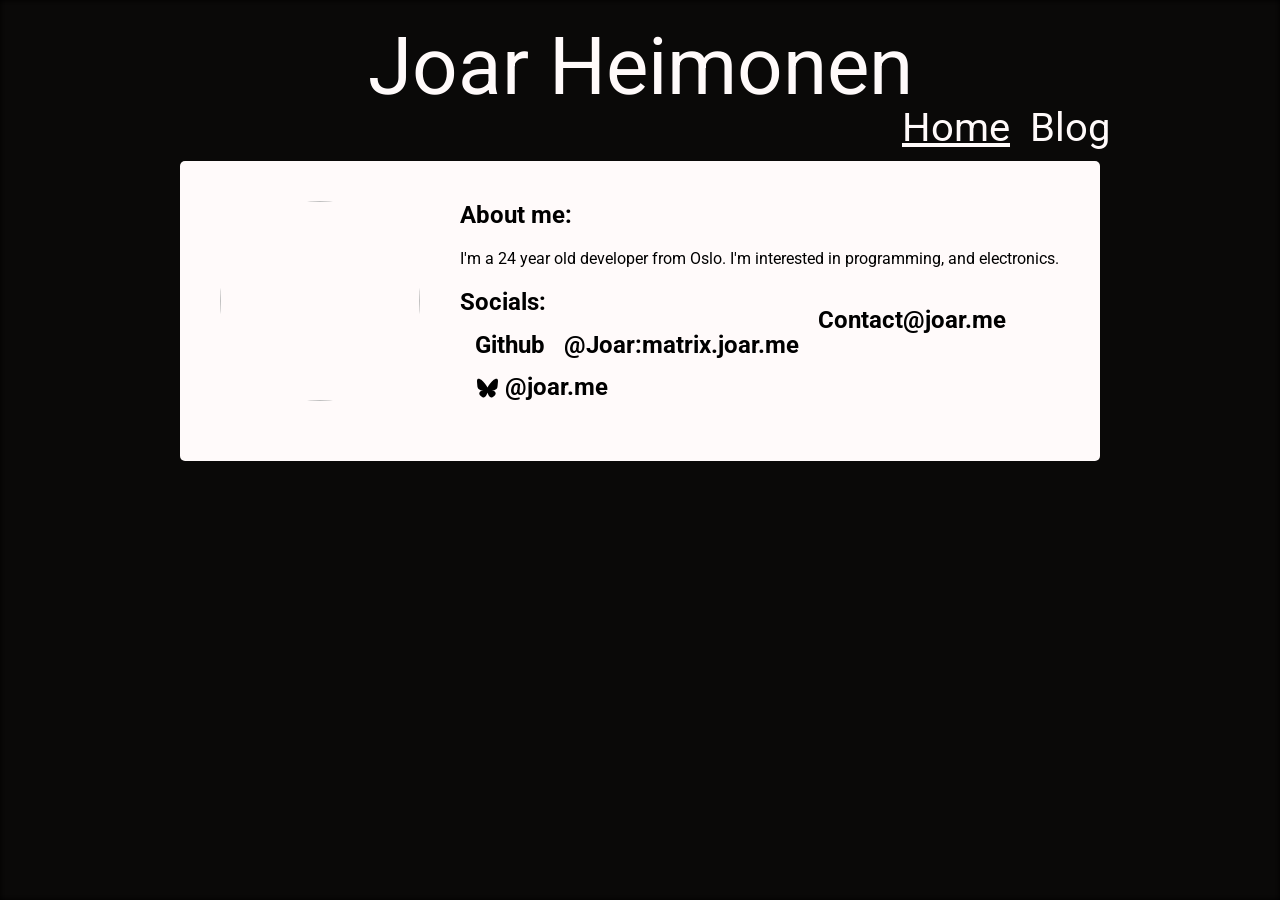
==== index.html @ 66c77138 "feat: added bluesky logo" ====
<!--
    Shitty portfolio website V2
-->
<!DOCTYPE html>
<html>
    <head>
        <link rel="stylesheet" href="https://cdn.jsdelivr.net/npm/fork-awesome@1.2.0/css/fork-awesome.min.css" integrity="sha256-XoaMnoYC5TH6/+ihMEnospgm0J1PM/nioxbOUdnM8HY=" crossorigin="anonymous">

        <link rel="icon" type="image/png" href="favicon.png"/>
        <link rel="stylesheet" href="style.css"/>
        <script src="background.js"></script>
        <script src="timeline.js"></script>
        <script src="onload.js"></script>
        <title>Joar Heimonen</title>
    </head>
    <body>

        <div id="canvas-container">
            <canvas 
                id="canvas"
                width="3840"
                height="2160"
            ></canvas>
        </div>

        <div class="center">
            <div class="card">
                <div class="card-title">
                    <center>
                        Joar Heimonen
                    </center>
                </div>
                <div class="card-navbar">
                    <div class="navbar-item selected">
                        <a href="index.html">
                            Home
                        </a>
                    </div>
                    <div class="navbar-item">
                        <a href="blog.html">
                            Blog
                        </a>
                    </div>
                </div>
                <div class="card-content">
                    <img src="https://avatars.githubusercontent.com/u/24755365?v=4" alt="" class="round-image inline">
                    <div class="inline infobox">
                        <p>
                            <h2>About me:</h2>
                        </p>
                        <p>
                            I'm a 24 year old developer from Oslo. I'm interested in programming, and electronics.
                        </p>
                        <p>
                            <h2>Socials:</h2>
                            <div class="social inline">
                                <a href="https://github.com/Slenderman00">
                                    <h2>
                                        <i class="fa fa-github" aria-hidden="true"></i> <element id="github">Github</element>
                                    </h2>
                                </a>
                            </div>
                            <div class="social inline">
                                <a href="https://matrix.to/#/@joar:matrix.joar.me">
                                    <h2>
                                        <i class="fa fa-matrix-org" aria-hidden="true"></i>
                                        <element id="matrix">@Joar:matrix.joar.me</element>
                                    </h2>
                                </a>
                            </div>
                            <div class="social-bottom inline">
                                <a href="mailto://contact@joar.me">
                                    <h2>
                                        <i class="fa fa-envelope" aria-hidden="true"></i> Contact@joar.me
                                    </h2>
                                </a>
                            </div>
                            <div class="social-bottom inline">
                                <a href="https://bsky.app/profile/joar.me">
                                    <h2>
                                        <i class="bluesky"></i> @joar.me
                                    </h2>
                                </a>
                            </div>
                        </p>
                        
                    </div>
                </div>
                <div id="index-container">
                </div>
            </div>
        </div>
        <div id="timeline">
        </div>
    </body>
</html>
---- style.css ----
@import url('https://fonts.googleapis.com/css2?family=Roboto:wght@700&display=swap');

html {
    -webkit-text-size-adjust: none;
    -moz-text-size-adjust: none;
    -ms-text-size-adjust: none;
    text-size-adjust: none;
}

body {
    margin: 0;
    padding: 0;
    background-color: black;
    font-size: 16px;
}

#canvas {
    width: 100%;
    height: 100%;
    overflow-y: hidden;
    overflow-x: hidden;
    background-color: #0A0908;
    filter: blur(3px);
    position: fixed;
}

.center {
    position: absolute;
    top: 0px;
    left: 50%;
    transform: translate(-50%, 0%);
}

.card {
    z-index: -1;
    width: 960px;
    height: 100%;
    color: #FFFAFA;
    border-radius: 4px;
    overflow: hidden;
    position: relative;
    font-family: 'Roboto', sans-serif;
    margin-bottom: 300px;
}

.card .card-title {
    position: relative;
    top: 20px;
    width: 100%;
    font-size: 80px;
    user-select: none;
}

.card .card-content {
    display: flex;
    color: black;
    background-color: #FFFAFA;
    margin: 20px;
    padding: 20px;
    border-radius: 5px;
}

.card .card-content .inline {
    display: inline-block;
}

.card .card-navbar {
    display: flex;
    justify-content: right;
}

.card .card-navbar .navbar-item {
    position: relative;
    top: 10px;
    display: inline-block;
    margin-left: 10px;
    margin-right: 10px;
    font-size: 40px;
    padding: 0px!important;
}

.card .card-navbar .selected a {
    text-decoration: underline!important;
}

.card .card-navbar .navbar-item a {
    color: #FFFAFA!important;
}

.card .infobox {
    width: 600px;
    height: 260px;
    margin: auto;
}

.round-image {
    border-radius: 50%;
    width: 200px;
    height: 200px;
    margin: 20px;
}

#timeline {
    background-color: #0000005b;
    overflow-x: hidden;
    width: 100vw;
    white-space: nowrap;
    position: fixed;
    bottom:  0px;
    left: 50%;
    transform: translate(-50%, 0px);
}

.index-item {
    color: black;
    background-color: #FFFAFA;
    margin: 20px;
    padding: 20px;
    border-radius: 5px;
}

.blog-item {
    color: black;
    background-color: #FFFAFA;
    /*max-height: 80px;*/
    height: 80px;
    margin: 20px;
    padding: 20px;
    border-radius: 5px;
    overflow: hidden;
}

.blog-item .underline {
    text-decoration: underline;
}

.blog-item .italic {
    font-style: italic;
}

.blog-item .bold {
    text-shadow: 0.5px 0.5px 0.5px #000000;
}

.blog-item .code {
    padding: 10px;
    border-radius: 5px;
    background-color: #d4d4d4;
    font-family: 'Roboto Mono', monospace;
}

.blog-item.expanded {
    overflow-y: scroll;
    height: auto;
    /*max-height: 90vh!important;*/
}

.blog-item.hoverable:hover {
    cursor: pointer!important;
    border-left: 5px solid #0a0908!important;
    border-right: 5px solid #0a0908!important;
    background-color: #fffafad7!important;
}

.index-item:hover {
    cursor: pointer;
    border-left: 5px solid #0a0908!important;
    border-right: 5px solid #0a0908!important;
    background-color: #fffafad7;
}

.index-item-hover {
    cursor: pointer;
    border-left: 5px solid #0a0908!important;
    border-right: 5px solid #0a0908!important;
    background-color: #fffafad7;
}

.index-item-title-and-date {
    display: flex;
    justify-content: space-between;
}

.index-item-title {
    font-size: 23px;
}

.card a {
    color: black;
    text-decoration: none;
}

.card a:hover {
    text-decoration: underline;
}

.social {
    position: relative;
    margin-left: 15px;
    top: -25px;
}

.social-bottom {
    position: relative;
    margin-left: 15px;
    top: -50px;
}

.social:hover {
    cursor: pointer;
}

.index-item-tags {
    margin-top: 10px;
    display: flex;
    flex-wrap: wrap;
}

.index-item-tag {
    background-color: #000000;
    color: #FFFAFA;
    font-size: 12px;
    padding-top: 2px;
    padding-bottom: 2px;
    padding-left: 5px;
    padding-right: 5px;
    margin-right: 5px; 
    border-radius: 5px;
}

@media print {
    #canvas, #canvas * {
        visibility: hidden;
    }

    #timeline, #timeline * {
        visibility: hidden;
    }

    .index-item {
        margin-left: 50px;
        width: 800px;
    }

    .social {
        height: 15px!important;
    }
}

.pdf-button {
    display: flex;
    align-items: center;
    justify-content: flex-start;
    width: 100%;
    padding: 10px;
    background-color: #FFFAFA;
    color: black;
    border: none;
    border-radius: 5px;
    cursor: pointer;
    font-size: 1rem;
    transition: background-color 0.3s ease, border 0.3s ease;
    font-family: 'Roboto', sans-serif;
}

.pdf-button svg {
    margin-right: 12px;
    width: 24px;
    height: 24px;
}

.pdf-button:hover {
    background-color: #000000;
    color: #FFFAFA;
}

.bluesky {
    background-image: url('bluesky-1.svg');
    width: 1em;
    height: 1em;
    display: inline-block;
    color: #000000;
    background-size: contain;
    background-repeat: no-repeat;
    background-position: center;
    vertical-align: middle; 
}
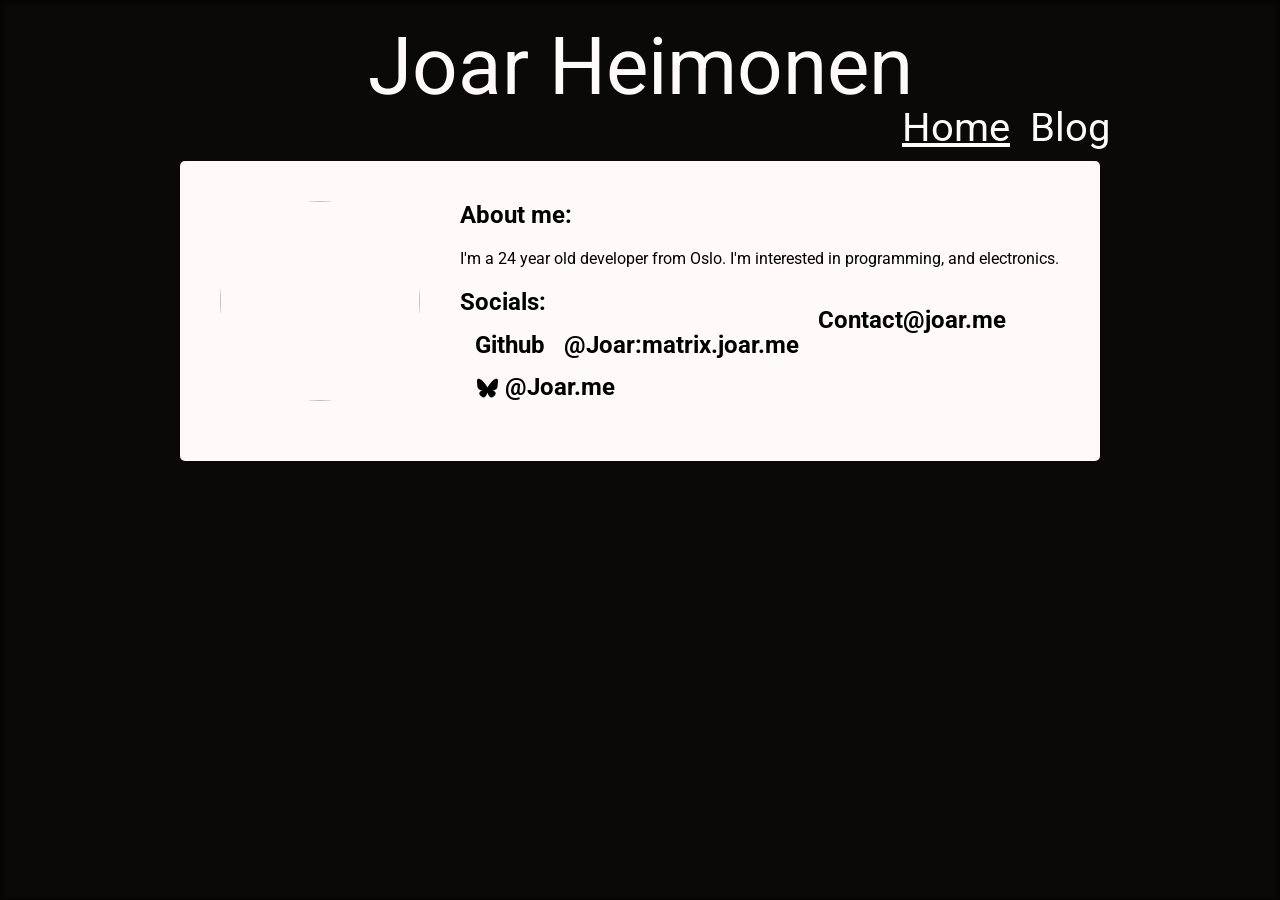
==== commit 38f5600c: "fix: capital J" ====
--- a/index.html
+++ b/index.html
@@ -78,7 +78,7 @@
                             <div class="social-bottom inline">
                                 <a href="https://bsky.app/profile/joar.me">
                                     <h2>
-                                        <i class="bluesky"></i> @joar.me
+                                        <i class="bluesky"></i> @Joar.me
                                     </h2>
                                 </a>
                             </div>
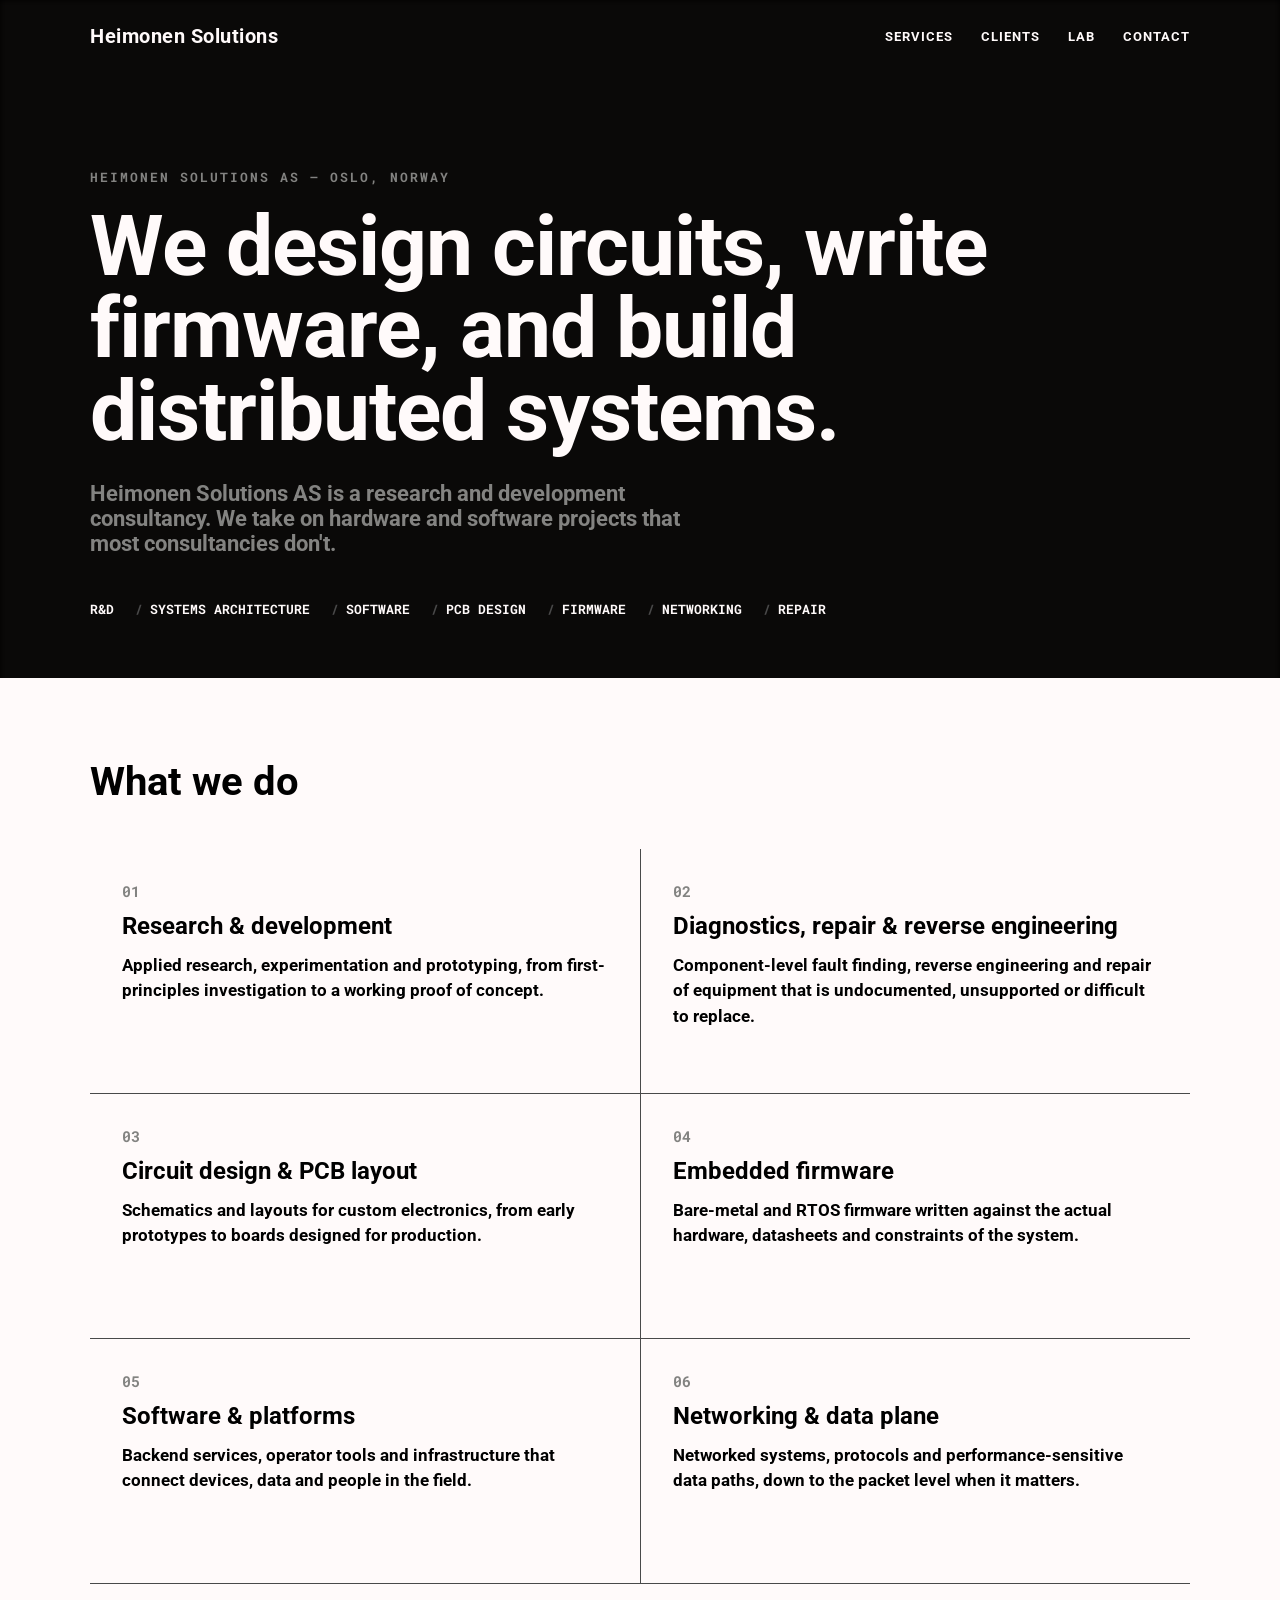
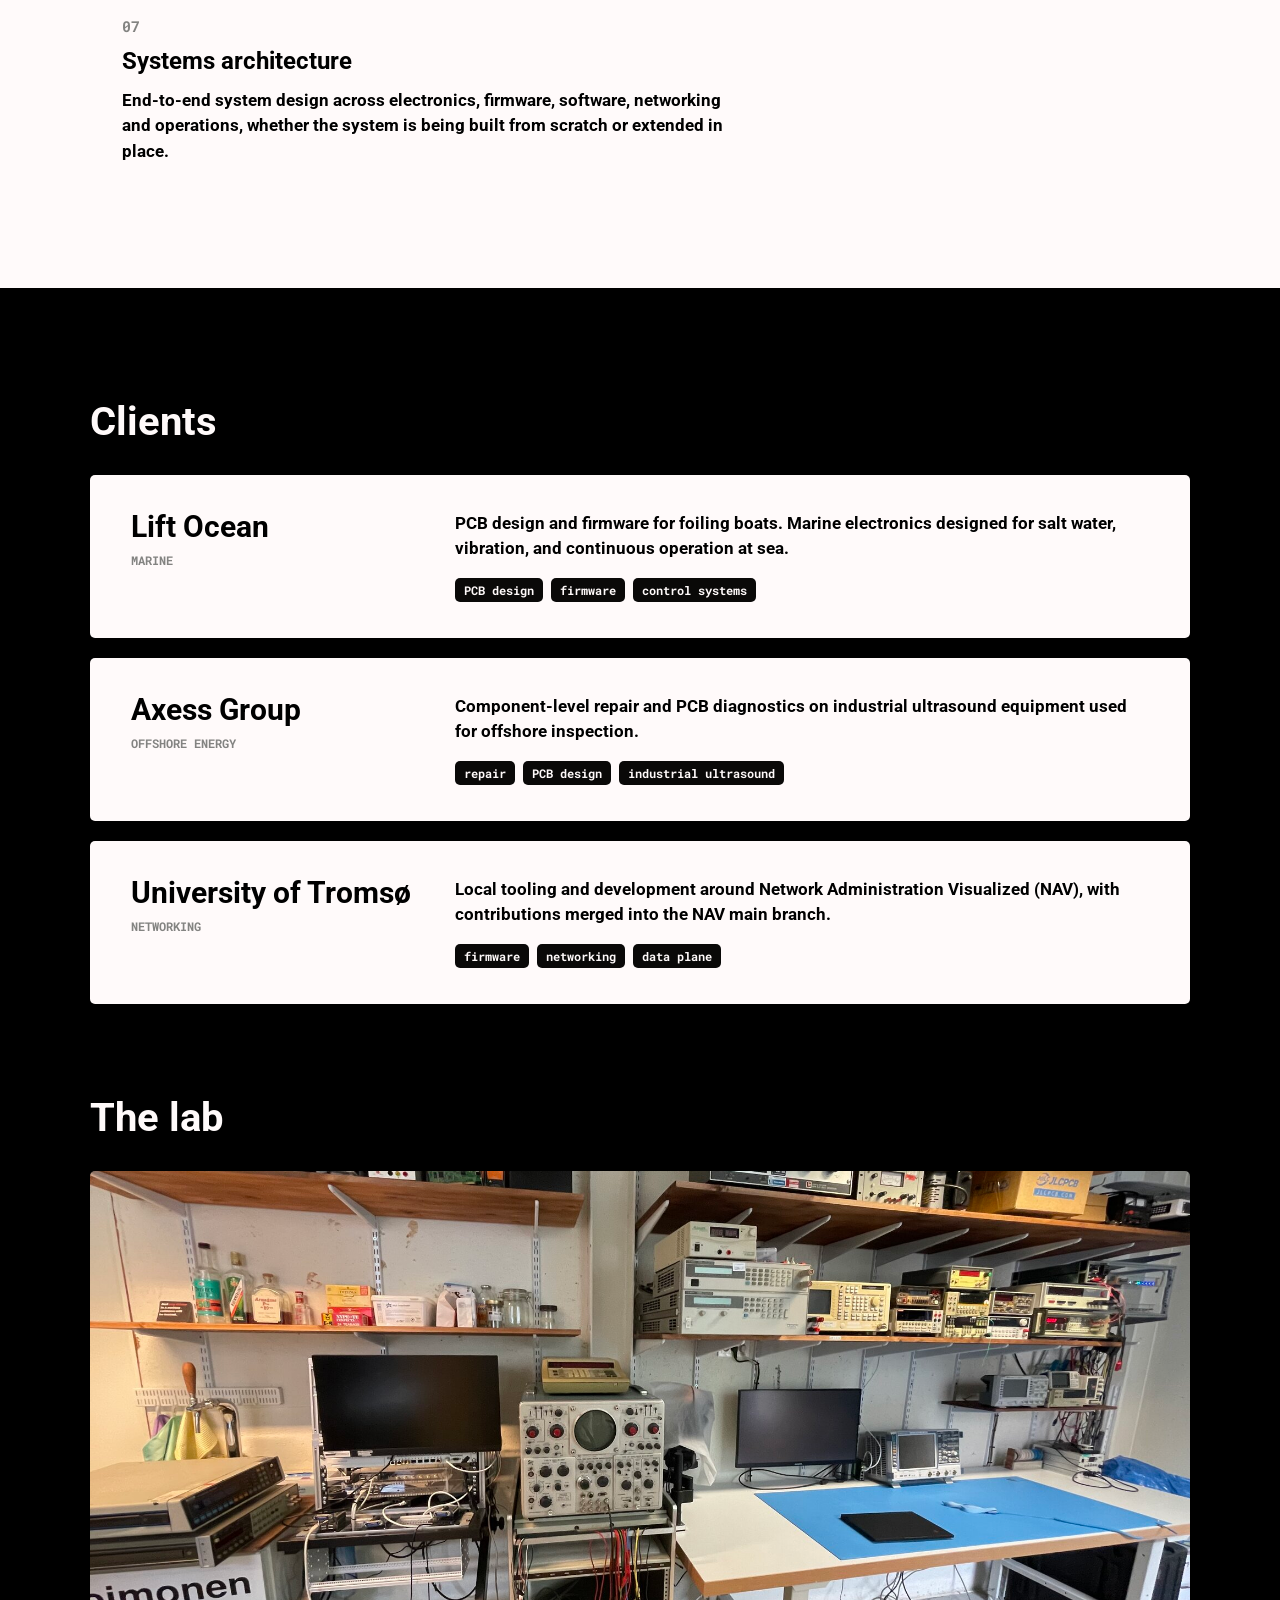
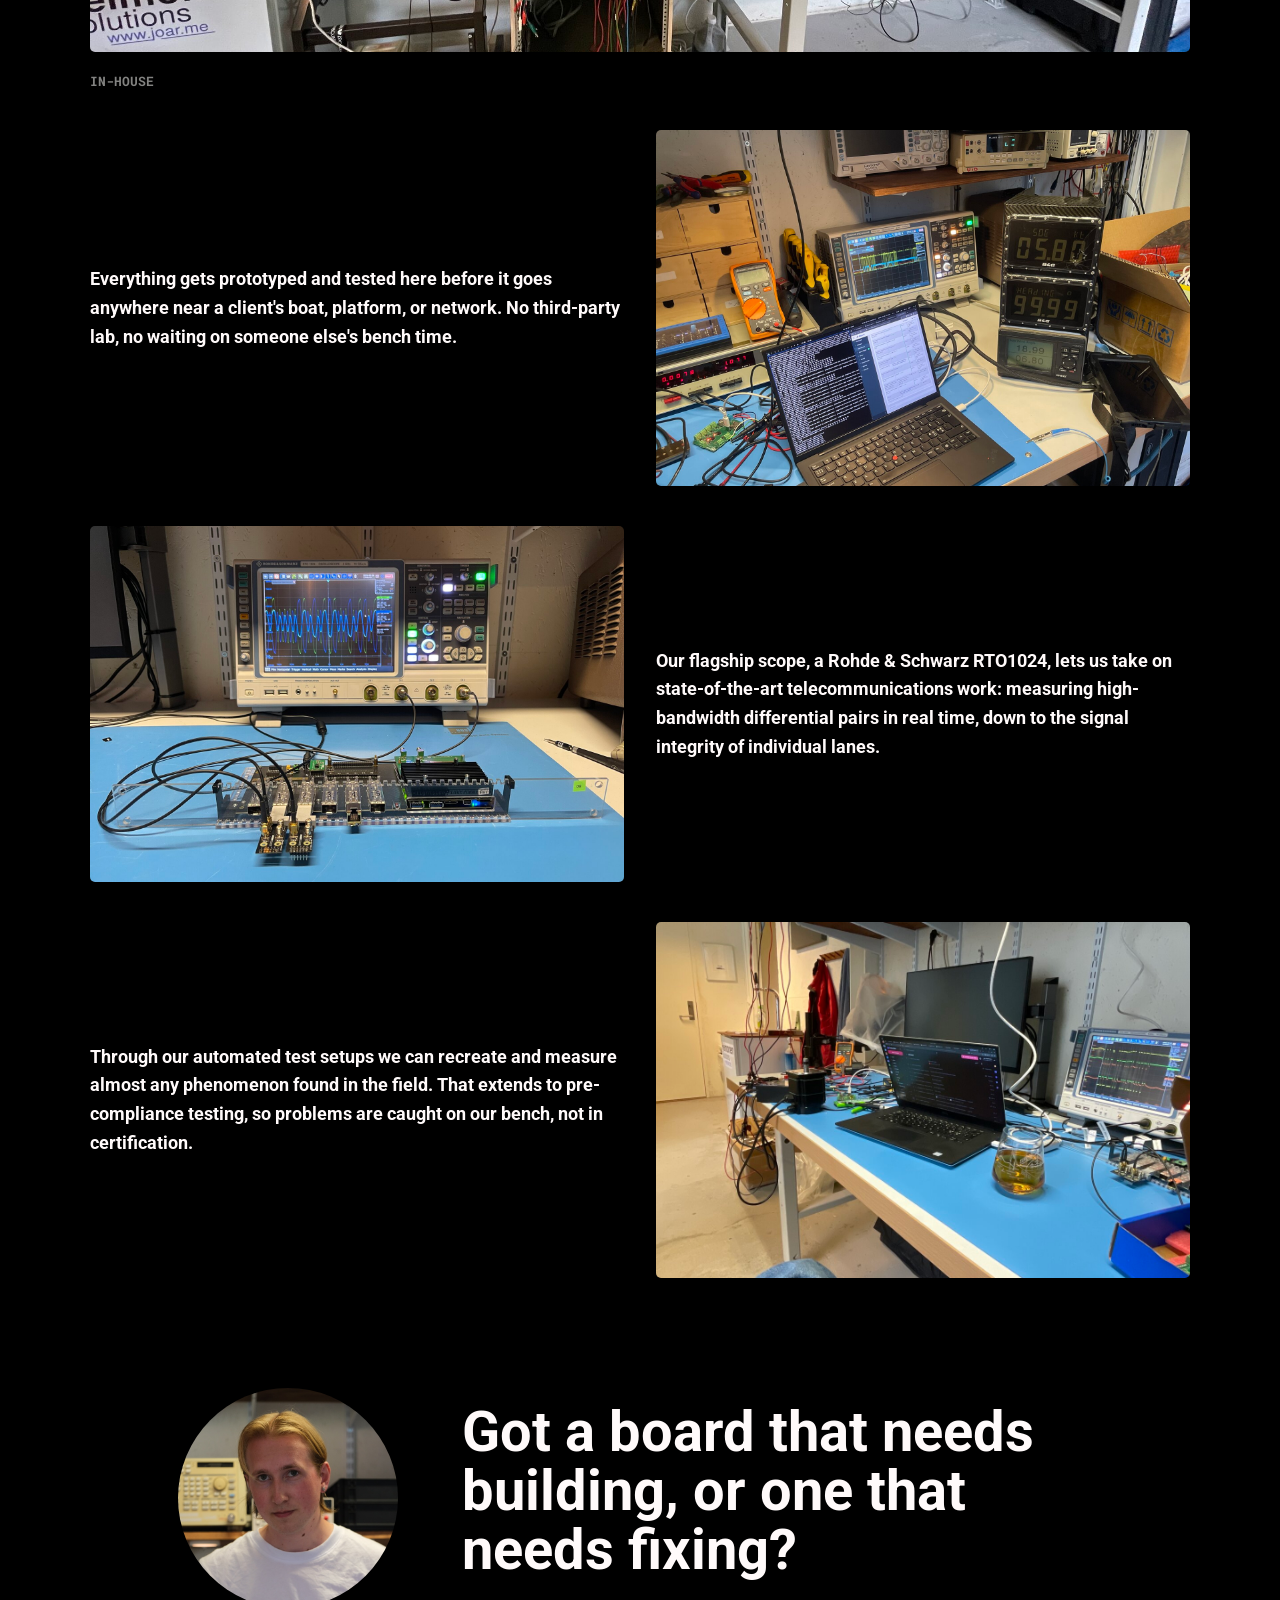
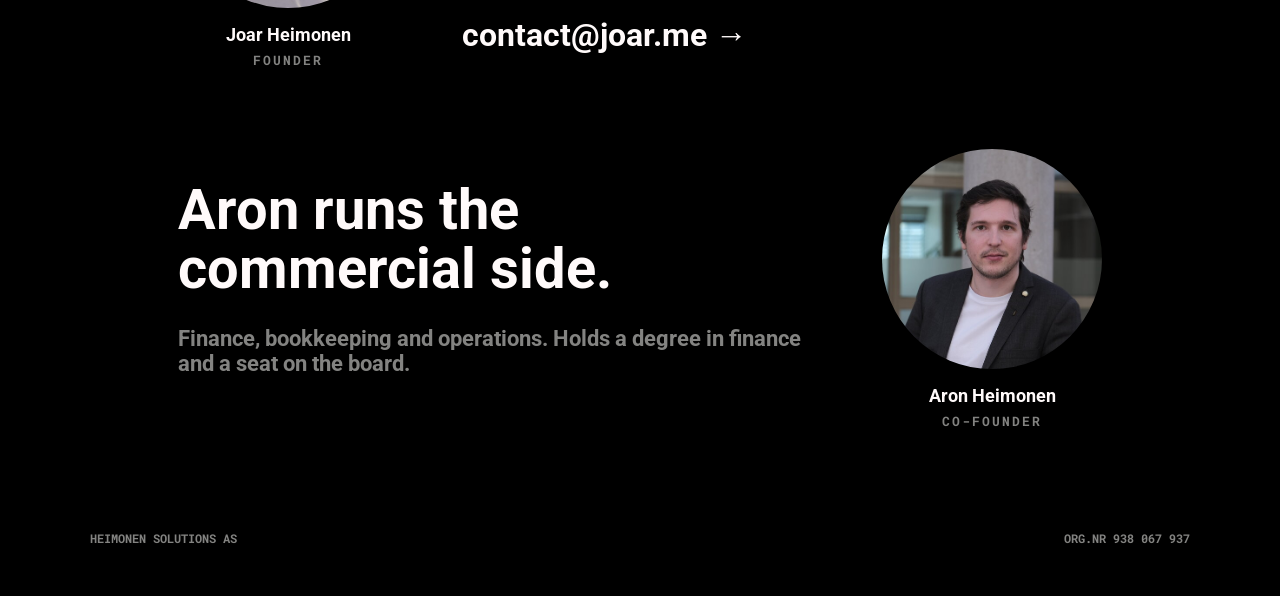
==== commit 2eb995b1: "feat: hs-website" ====
--- a/index.html
+++ b/index.html
@@ -1,96 +1,217 @@
 <!--
-    Shitty portfolio website V2
+    Heimonen Solutions AS
 -->
 <!DOCTYPE html>
 <html>
     <head>
-        <link rel="stylesheet" href="https://cdn.jsdelivr.net/npm/fork-awesome@1.2.0/css/fork-awesome.min.css" integrity="sha256-XoaMnoYC5TH6/+ihMEnospgm0J1PM/nioxbOUdnM8HY=" crossorigin="anonymous">
-
-        <link rel="icon" type="image/png" href="favicon.png"/>
+        <meta charset="utf-8">
+        <meta name="viewport" content="width=device-width, initial-scale=1">
+        <link rel="icon" type="image/png" href="hs-favicon.png"/>
         <link rel="stylesheet" href="style.css"/>
-        <script src="background.js"></script>
-        <script src="timeline.js"></script>
-        <script src="onload.js"></script>
-        <title>Joar Heimonen</title>
+        <script src="hs-background.js"></script>
+        <title>Heimonen Solutions</title>
     </head>
-    <body>
+    <body class="hs">
 
         <div id="canvas-container">
-            <canvas 
+            <canvas
                 id="canvas"
                 width="3840"
                 height="2160"
             ></canvas>
         </div>
 
-        <div class="center">
-            <div class="card">
-                <div class="card-title">
-                    <center>
-                        Joar Heimonen
-                    </center>
-                </div>
-                <div class="card-navbar">
-                    <div class="navbar-item selected">
-                        <a href="index.html">
-                            Home
-                        </a>
-                    </div>
-                    <div class="navbar-item">
-                        <a href="blog.html">
-                            Blog
-                        </a>
-                    </div>
-                </div>
-                <div class="card-content">
-                    <img src="https://avatars.githubusercontent.com/u/24755365?v=4" alt="" class="round-image inline">
-                    <div class="inline infobox">
-                        <p>
-                            <h2>About me:</h2>
-                        </p>
-                        <p>
-                            I'm a 24 year old developer from Oslo. I'm interested in programming, and electronics.
-                        </p>
-                        <p>
-                            <h2>Socials:</h2>
-                            <div class="social inline">
-                                <a href="https://github.com/Slenderman00">
-                                    <h2>
-                                        <i class="fa fa-github" aria-hidden="true"></i> <element id="github">Github</element>
-                                    </h2>
-                                </a>
+        <div class="hs-page">
+
+            <nav class="hs-nav">
+                <div class="hs-nav-mark">Heimonen Solutions</div>
+                <div class="hs-nav-links">
+                    <a href="#services">SERVICES</a>
+                    <a href="#clients">CLIENTS</a>
+                    <a href="#lab">LAB</a>
+                    <a href="#contact">CONTACT</a>
+                </div>
+            </nav>
+
+            <header class="hs-hero">
+                <div class="hs-eyebrow">HEIMONEN SOLUTIONS AS &mdash; OSLO, NORWAY</div>
+                <h1 class="hs-headline">We design circuits, write firmware, and build distributed systems.</h1>
+                <p class="hs-subhead">Heimonen Solutions AS is a research and development consultancy. We take on hardware and software projects that most consultancies don't.</p>
+                <div class="hs-capabilities">
+                    <span>R&amp;D</span>
+                    <span>SYSTEMS ARCHITECTURE</span>
+                    <span>SOFTWARE</span>
+                    <span>PCB DESIGN</span>
+                    <span>FIRMWARE</span>
+                    <span>NETWORKING</span>
+                    <span>REPAIR</span>
+                </div>
+            </header>
+
+            <section id="services" class="hs-services">
+                <div class="hs-section-inner">
+                    <h2 class="hs-section-title">What we do</h2>
+                    <div class="hs-services-grid">
+                        <div class="hs-service">
+                            <div class="hs-service-num">01</div>
+                            <div class="hs-service-title">Research &amp; development</div>
+                            <div class="hs-service-desc">Applied research, experimentation and prototyping, from first-principles investigation to a working proof of concept.</div>
+                        </div>
+                        <div class="hs-service">
+                            <div class="hs-service-num">02</div>
+                            <div class="hs-service-title">Diagnostics, repair &amp; reverse engineering</div>
+                            <div class="hs-service-desc">Component-level fault finding, reverse engineering and repair of equipment that is undocumented, unsupported or difficult to replace.</div>
+                        </div>
+                        <div class="hs-service">
+                            <div class="hs-service-num">03</div>
+                            <div class="hs-service-title">Circuit design &amp; PCB layout</div>
+                            <div class="hs-service-desc">Schematics and layouts for custom electronics, from early prototypes to boards designed for production.</div>
+                        </div>
+                        <div class="hs-service">
+                            <div class="hs-service-num">04</div>
+                            <div class="hs-service-title">Embedded firmware</div>
+                            <div class="hs-service-desc">Bare-metal and RTOS firmware written against the actual hardware, datasheets and constraints of the system.</div>
+                        </div>
+                        <div class="hs-service">
+                            <div class="hs-service-num">05</div>
+                            <div class="hs-service-title">Software &amp; platforms</div>
+                            <div class="hs-service-desc">Backend services, operator tools and infrastructure that connect devices, data and people in the field.</div>
+                        </div>
+                        <div class="hs-service">
+                            <div class="hs-service-num">06</div>
+                            <div class="hs-service-title">Networking &amp; data plane</div>
+                            <div class="hs-service-desc">Networked systems, protocols and performance-sensitive data paths, down to the packet level when it matters.</div>
+                        </div>
+                        <div class="hs-service hs-service-wide">
+                            <div class="hs-service-num">07</div>
+                            <div class="hs-service-title">Systems architecture</div>
+                            <div class="hs-service-desc hs-service-desc-wide">End-to-end system design across electronics, firmware, software, networking and operations, whether the system is being built from scratch or extended in place.</div>
+                        </div>
+                    </div>
+                </div>
+            </section>
+
+            <section id="clients" class="hs-clients">
+                <div class="hs-section-inner hs-clients-heading">
+                    <h2 class="hs-section-title">Clients</h2>
+                </div>
+
+                <div class="hs-section-inner">
+                    <div class="hs-client">
+                        <div class="hs-client-left">
+                            <div class="hs-client-name">Lift Ocean</div>
+                            <div class="hs-client-status">MARINE</div>
+                        </div>
+                        <div class="hs-client-right">
+                            <div class="hs-client-desc">PCB design and firmware for foiling boats. Marine electronics designed for salt water, vibration, and continuous operation at sea.</div>
+                            <div class="hs-client-tags">
+                                <span class="hs-tag">PCB design</span>
+                                <span class="hs-tag">firmware</span>
+                                <span class="hs-tag">control systems</span>
                             </div>
-                            <div class="social inline">
-                                <a href="https://matrix.to/#/@joar:matrix.joar.me">
-                                    <h2>
-                                        <i class="fa fa-matrix-org" aria-hidden="true"></i>
-                                        <element id="matrix">@Joar:matrix.joar.me</element>
-                                    </h2>
-                                </a>
+                        </div>
+                    </div>
+                </div>
+
+                <div class="hs-section-inner">
+                    <div class="hs-client">
+                        <div class="hs-client-left">
+                            <div class="hs-client-name">Axess Group</div>
+                            <div class="hs-client-status">OFFSHORE ENERGY</div>
+                        </div>
+                        <div class="hs-client-right">
+                            <div class="hs-client-desc">Component-level repair and PCB diagnostics on industrial ultrasound equipment used for offshore inspection.</div>
+                            <div class="hs-client-tags">
+                                <span class="hs-tag">repair</span>
+                                <span class="hs-tag">PCB design</span>
+                                <span class="hs-tag">industrial ultrasound</span>
                             </div>
-                            <div class="social-bottom inline">
-                                <a href="mailto://contact@joar.me">
-                                    <h2>
-                                        <i class="fa fa-envelope" aria-hidden="true"></i> Contact@joar.me
-                                    </h2>
-                                </a>
+                        </div>
+                    </div>
+                </div>
+
+                <div class="hs-section-inner">
+                    <div class="hs-client">
+                        <div class="hs-client-left">
+                            <div class="hs-client-name">University of Troms&oslash;</div>
+                            <div class="hs-client-status">NETWORKING</div>
+                        </div>
+                        <div class="hs-client-right">
+                            <div class="hs-client-desc">Local tooling and development around Network Administration Visualized (NAV), with contributions merged into the NAV main branch.</div>
+                            <div class="hs-client-tags">
+                                <span class="hs-tag">firmware</span>
+                                <span class="hs-tag">networking</span>
+                                <span class="hs-tag">data plane</span>
                             </div>
-                            <div class="social-bottom inline">
-                                <a href="https://bsky.app/profile/joar.me">
-                                    <h2>
-                                        <i class="bluesky"></i> @Joar.me
-                                    </h2>
-                                </a>
-                            </div>
-                        </p>
-                        
-                    </div>
-                </div>
-                <div id="index-container">
-                </div>
-            </div>
-        </div>
-        <div id="timeline">
+                        </div>
+                    </div>
+                </div>
+            </section>
+
+            <section id="lab" class="hs-lab">
+                <div class="hs-section-inner">
+                    <h2 class="hs-section-title">The lab</h2>
+                </div>
+                <div class="hs-section-inner">
+                    <div class="hs-lab-photo hs-photo" style="background-image:url('lab-bench.jpg')"></div>
+                </div>
+                <div class="hs-section-inner">
+                    <div class="hs-lab-label">IN-HOUSE</div>
+
+                    <div class="hs-lab-row">
+                        <div class="hs-lab-text">Everything gets prototyped and tested here before it goes anywhere near a client's boat, platform, or network. No third-party lab, no waiting on someone else's bench time.</div>
+                        <div class="hs-lab-image hs-photo" style="background-image:url('personal-project.jpg')"></div>
+                    </div>
+
+                    <div class="hs-lab-row">
+                        <div class="hs-lab-image hs-photo" style="background-image:url('rto1024.jpg')"></div>
+                        <div class="hs-lab-text">Our flagship scope, a Rohde &amp; Schwarz RTO1024, lets us take on state-of-the-art telecommunications work: measuring high-bandwidth differential pairs in real time, down to the signal integrity of individual lanes.</div>
+                    </div>
+
+                    <div class="hs-lab-row">
+                        <div class="hs-lab-text">Through our automated test setups we can recreate and measure almost any phenomenon found in the field. That extends to pre-compliance testing, so problems are caught on our bench, not in certification.</div>
+                        <div class="hs-lab-image hs-photo" style="background-image:url('test-bench.jpg')"></div>
+                    </div>
+                </div>
+            </section>
+
+            <section id="contact" class="hs-person-section">
+                <div class="hs-section-inner hs-person">
+                    <div class="hs-person-photo-wrap">
+                        <div class="hs-person-photo hs-photo" style="background-image:url('joar-portrait.jpg');background-position:center 10%"></div>
+                        <div class="hs-person-id">
+                            <div class="hs-person-name">Joar Heimonen</div>
+                            <div class="hs-person-role">FOUNDER</div>
+                        </div>
+                    </div>
+                    <div class="hs-person-copy">
+                        <div class="hs-person-headline">Got a board that needs building, or one that needs fixing?</div>
+                        <a href="mailto:contact@joar.me" class="hs-contact-link">contact@joar.me &rarr;</a>
+                    </div>
+                </div>
+            </section>
+
+            <section id="cofounder" class="hs-person-section hs-person-section-reverse">
+                <div class="hs-section-inner hs-person hs-person-reverse">
+                    <div class="hs-person-photo-wrap">
+                        <div class="hs-person-photo hs-photo" style="background-image:url('aron-portrait.jpg')"></div>
+                        <div class="hs-person-id">
+                            <div class="hs-person-name">Aron Heimonen</div>
+                            <div class="hs-person-role">CO-FOUNDER</div>
+                        </div>
+                    </div>
+                    <div class="hs-person-copy">
+                        <div class="hs-person-headline">Aron runs the commercial side.</div>
+                        <p class="hs-person-bio">Finance, bookkeeping and operations. Holds a degree in finance and a seat on the board.</p>
+                    </div>
+                </div>
+            </section>
+
+            <footer class="hs-footer">
+                <div>HEIMONEN SOLUTIONS AS</div>
+                <div>ORG.NR 938 067 937</div>
+            </footer>
+
         </div>
     </body>
 </html>
--- a/style.css
+++ b/style.css
@@ -1,5 +1,5 @@
 
-@import url('https://fonts.googleapis.com/css2?family=Roboto:wght@700&display=swap');
+@import url('https://fonts.googleapis.com/css2?family=Roboto:wght@400;700&family=Roboto+Mono:wght@400;700&display=swap');
 
 html {
     -webkit-text-size-adjust: none;
@@ -49,6 +49,7 @@
     top: 20px;
     width: 100%;
     font-size: 80px;
+    text-align: center;
     user-select: none;
 }
 
@@ -143,15 +144,15 @@
     text-shadow: 0.5px 0.5px 0.5px #000000;
 }
 
-.blog-item .code {
+pre.code code {
     padding: 10px;
     border-radius: 5px;
-    background-color: #d4d4d4;
-    font-family: 'Roboto Mono', monospace;
+    font-family: 'Roboto Mono', monospace;
+    background-color: #0A0908;
 }
 
 .blog-item.expanded {
-    overflow-y: scroll;
+    /*overflow-y: scroll;*/
     height: auto;
     /*max-height: 90vh!important;*/
 }
@@ -285,4 +286,428 @@
     background-repeat: no-repeat;
     background-position: center;
     vertical-align: middle; 
+}
+
+pre.mermaid {
+    padding: 10px;
+    border-radius: 5px;
+    font-family: 'Roboto Mono', monospace;
+    background-color: #0A0908;
+    margin: auto;
+    display: flex;
+    justify-content: center;
+    align-items: center;
+    position: relative;
+}
+
+pre.mermaid .node rect {
+  fill: #44475a;
+  stroke: #6272a4;
+}
+
+pre.mermaid .node text {
+  fill: #f8f8f2;
+}
+
+pre.mermaid .edgeLabel {
+  background-color: #44475a;
+  border: 1px solid #6272a4;
+  color: #f8f8f2;
+}
+
+pre.mermaid .label {
+  fill: #f8f8f2;
+}
+
+pre.mermaid .arrowheadPath {
+  fill: #ff79c6;
+}
+
+pre.mermaid .edgePath {
+  stroke: #8be9fd;
+}
+
+pre.mermaid .cluster rect {
+  fill: #44475a;
+  stroke: #6272a4;
+}
+
+pre.mermaid .edgeLabel {
+  background-color: transparent;
+  border: none;
+  color: #f8f8f2;
+}
+
+pre.mermaid .cluster text {
+  fill: #f8f8f2;
+}
+
+/* ===========================================================
+   Heimonen Solutions AS — business site (index.html)
+   =========================================================== */
+
+body.hs {
+    font-family: 'Roboto', sans-serif;
+    font-weight: 700;
+}
+
+.hs-page {
+    position: relative;
+    z-index: 1;
+    color: #FFFAFA;
+}
+
+.hs-page a {
+    color: #FFFAFA;
+}
+
+.hs-section-inner {
+    max-width: 1100px;
+    margin: 0 auto;
+    padding: 0 20px;
+}
+
+.hs-nav {
+    display: flex;
+    justify-content: space-between;
+    align-items: center;
+    max-width: 1100px;
+    margin: 0 auto;
+    padding: 24px 20px 0;
+}
+
+.hs-nav-mark {
+    font-size: 20px;
+    letter-spacing: 0.5px;
+}
+
+.hs-nav-links {
+    display: flex;
+    gap: 28px;
+}
+
+.hs-nav-links a {
+    font-size: 13px;
+    letter-spacing: 1px;
+    text-decoration: none;
+}
+
+.hs-nav-links a:hover {
+    text-decoration: underline;
+}
+
+.hs-hero {
+    max-width: 1100px;
+    margin: 0 auto;
+    padding: 120px 20px 60px;
+}
+
+.hs-eyebrow {
+    font-family: 'Roboto Mono', monospace;
+    font-size: 13px;
+    letter-spacing: 2px;
+    color: #838381;
+    margin-bottom: 20px;
+}
+
+.hs-headline {
+    font-size: 84px;
+    line-height: 0.98;
+    max-width: 940px;
+    letter-spacing: -1px;
+    margin: 0;
+}
+
+.hs-subhead {
+    font-size: 22px;
+    color: #838381;
+    margin-top: 28px;
+    max-width: 640px;
+}
+
+.hs-capabilities {
+    display: flex;
+    flex-wrap: wrap;
+    gap: 0;
+    margin-top: 44px;
+}
+
+.hs-capabilities span {
+    font-family: 'Roboto Mono', monospace;
+    font-size: 13px;
+    color: #FFFAFA;
+    padding-right: 18px;
+    margin-right: 18px;
+    position: relative;
+}
+
+.hs-capabilities span:not(:last-child)::after {
+    content: "/";
+    position: absolute;
+    right: -11px;
+    color: #494949;
+}
+
+.hs-section-title {
+    font-size: 40px;
+    margin: 0;
+}
+
+.hs-services {
+    background: #FFFAFA;
+    color: #000000;
+}
+
+.hs-services .hs-section-inner {
+    padding: 80px 20px 60px;
+}
+
+.hs-services .hs-section-title {
+    margin-bottom: 44px;
+}
+
+.hs-services-grid {
+    display: grid;
+    grid-template-columns: 1fr 1fr;
+    gap: 1px;
+    background: #494949;
+}
+
+.hs-service {
+    background: #FFFAFA;
+    padding: 32px;
+    display: flex;
+    flex-direction: column;
+    gap: 12px;
+    min-height: 180px;
+}
+
+.hs-service-num {
+    font-family: 'Roboto Mono', monospace;
+    font-size: 15px;
+    color: #838381;
+}
+
+.hs-service-title {
+    font-size: 24px;
+    line-height: 1.15;
+}
+
+.hs-service-desc {
+    font-size: 17px;
+    line-height: 1.5;
+    color: #000000;
+}
+
+.hs-service-wide {
+    grid-column: 1 / -1;
+}
+
+.hs-service-desc-wide {
+    max-width: 60%;
+}
+
+.hs-clients {
+    padding-top: 20px;
+}
+
+.hs-clients-heading {
+    padding-top: 90px;
+    padding-bottom: 10px;
+    margin-bottom: 10px;
+}
+
+.hs-client {
+    background: #FFFAFA;
+    color: #000000;
+    padding: 36px;
+    margin: 20px 0;
+    border-radius: 5px;
+    border-left: 5px solid transparent;
+    border-right: 5px solid transparent;
+    display: grid;
+    grid-template-columns: minmax(220px, 300px) 1fr;
+    gap: 24px;
+    align-items: start;
+}
+
+.hs-client:hover {
+    cursor: default;
+    border-left: 5px solid #0a0908;
+    border-right: 5px solid #0a0908;
+    background: #fffafad7;
+}
+
+.hs-client-name {
+    font-size: 30px;
+    line-height: 1.05;
+}
+
+.hs-client-status {
+    font-family: 'Roboto Mono', monospace;
+    font-size: 12px;
+    color: #838381;
+    margin-top: 10px;
+}
+
+.hs-client-desc {
+    font-size: 17px;
+    line-height: 1.5;
+}
+
+.hs-client-tags {
+    margin-top: 16px;
+    display: flex;
+    flex-wrap: wrap;
+    gap: 8px;
+}
+
+.hs-tag {
+    background: #0A0908;
+    color: #FFFAFA;
+    font-size: 12px;
+    padding: 4px 9px;
+    border-radius: 5px;
+    font-family: 'Roboto Mono', monospace;
+}
+
+.hs-lab {
+    padding-top: 70px;
+}
+
+.hs-lab .hs-section-title {
+    margin-bottom: 30px;
+}
+
+.hs-lab-photo {
+    width: 100%;
+    aspect-ratio: 16 / 7;
+    border-radius: 5px;
+}
+
+.hs-lab-label {
+    font-family: 'Roboto Mono', monospace;
+    font-size: 13px;
+    color: #838381;
+    margin-top: 20px;
+}
+
+.hs-lab-row {
+    display: grid;
+    grid-template-columns: 1fr 1fr;
+    gap: 32px;
+    align-items: center;
+    margin-top: 40px;
+}
+
+.hs-lab-text {
+    font-size: 18px;
+    line-height: 1.6;
+    color: #FFFAFA;
+}
+
+.hs-lab-image {
+    width: 100%;
+    aspect-ratio: 3 / 2;
+    border-radius: 5px;
+}
+
+.hs-person-section {
+    padding-top: 110px;
+    padding-bottom: 60px;
+}
+
+.hs-person-section-reverse {
+    padding-top: 20px;
+}
+
+.hs-person {
+    display: flex;
+    gap: 64px;
+    align-items: center;
+    justify-content: center;
+    flex-wrap: wrap;
+}
+
+.hs-person-reverse {
+    flex-direction: row-reverse;
+}
+
+.hs-person-photo-wrap {
+    width: 220px;
+    flex-shrink: 0;
+    display: flex;
+    flex-direction: column;
+    align-items: center;
+    gap: 16px;
+}
+
+.hs-person-photo {
+    width: 220px;
+    height: 220px;
+    border-radius: 50%;
+}
+
+.hs-person-id {
+    text-align: center;
+}
+
+.hs-person-name {
+    font-size: 18px;
+}
+
+.hs-person-role {
+    font-family: 'Roboto Mono', monospace;
+    font-size: 13px;
+    letter-spacing: 2px;
+    color: #838381;
+    margin-top: 6px;
+}
+
+.hs-person-copy {
+    flex: 0 1 640px;
+}
+
+.hs-person-headline {
+    font-size: 56px;
+    line-height: 1.05;
+    max-width: 760px;
+}
+
+.hs-person-bio {
+    font-size: 22px;
+    color: #838381;
+    margin-top: 28px;
+    max-width: 640px;
+}
+
+.hs-contact-link {
+    display: inline-block;
+    margin-top: 36px;
+    font-size: 32px;
+    text-decoration: none;
+}
+
+.hs-contact-link:hover {
+    text-decoration: underline;
+}
+
+.hs-footer {
+    max-width: 1100px;
+    margin: 0 auto;
+    padding: 40px 20px 50px;
+    display: flex;
+    justify-content: space-between;
+    flex-wrap: wrap;
+    gap: 10px;
+    font-family: 'Roboto Mono', monospace;
+    font-size: 12px;
+    color: #838381;
+}
+
+.hs-photo {
+    background-color: #0A0908;
+    background-size: cover;
+    background-position: center;
+    background-repeat: no-repeat;
 }
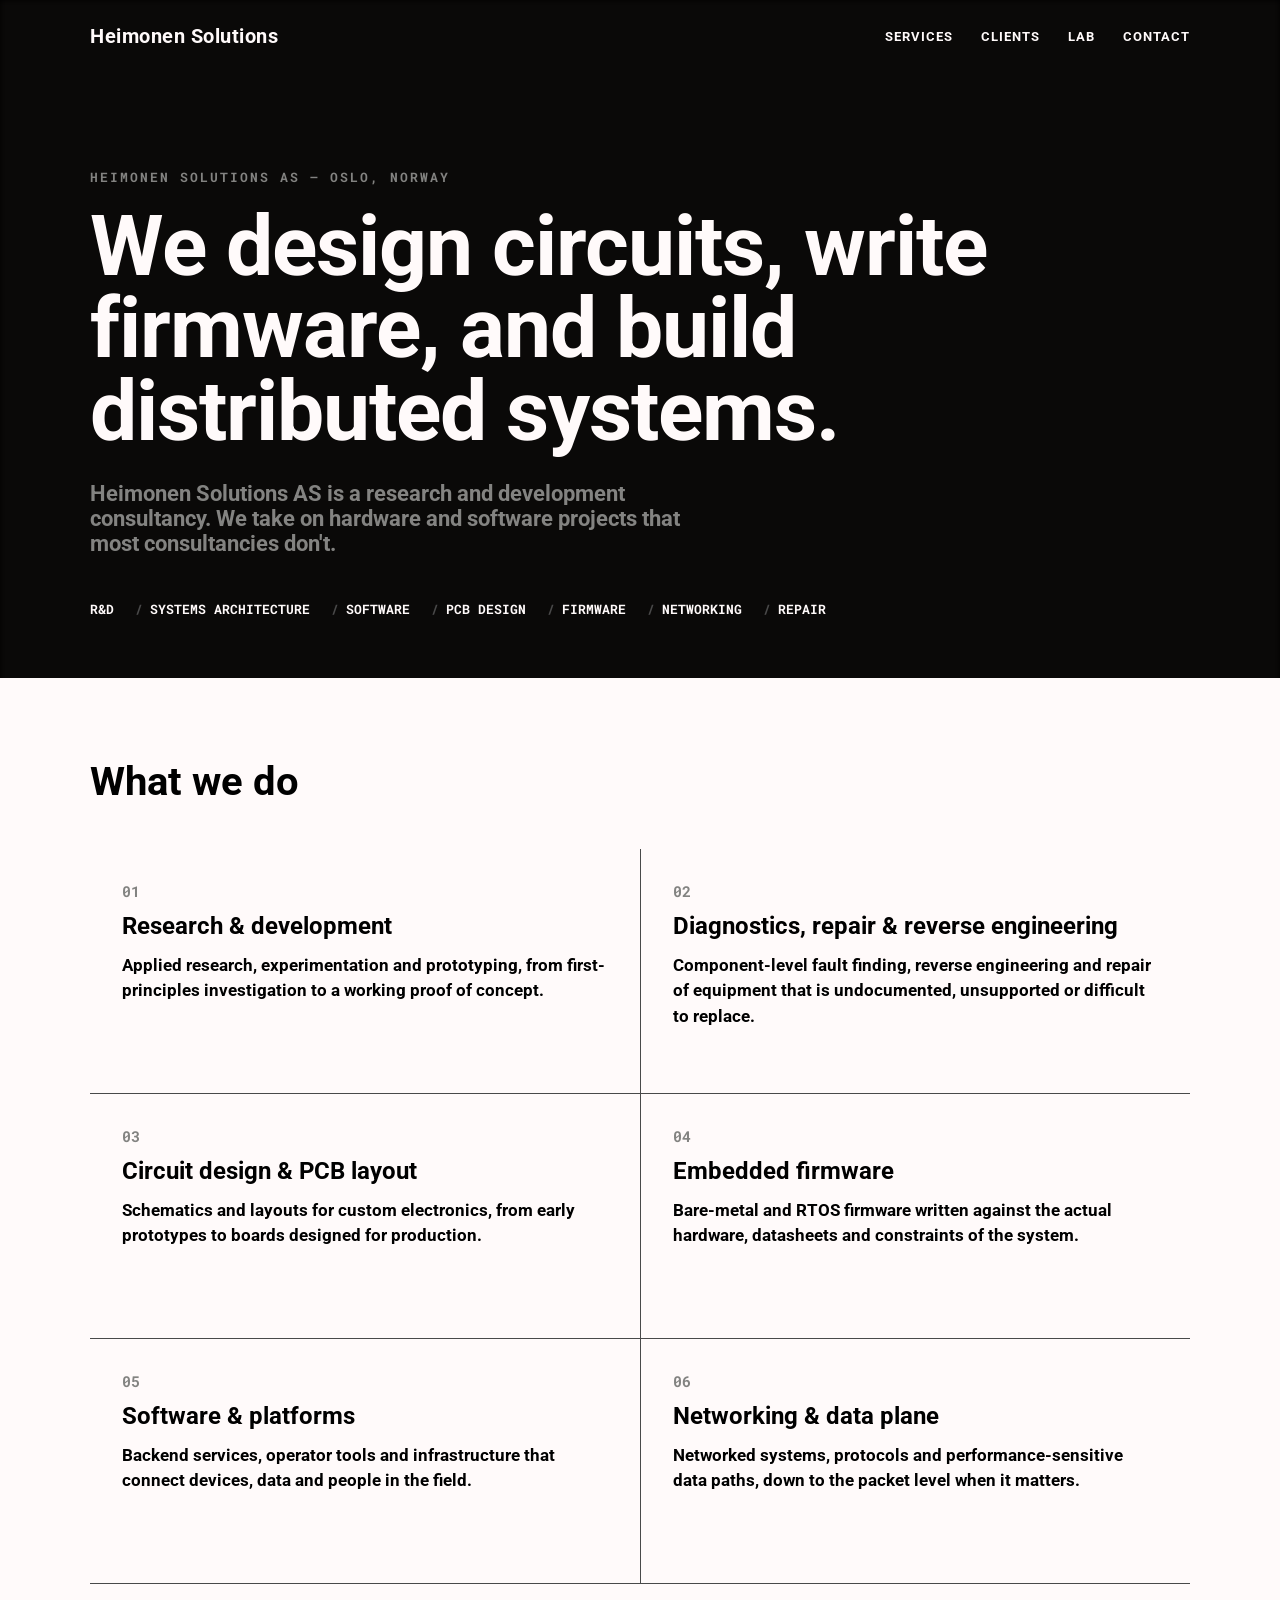
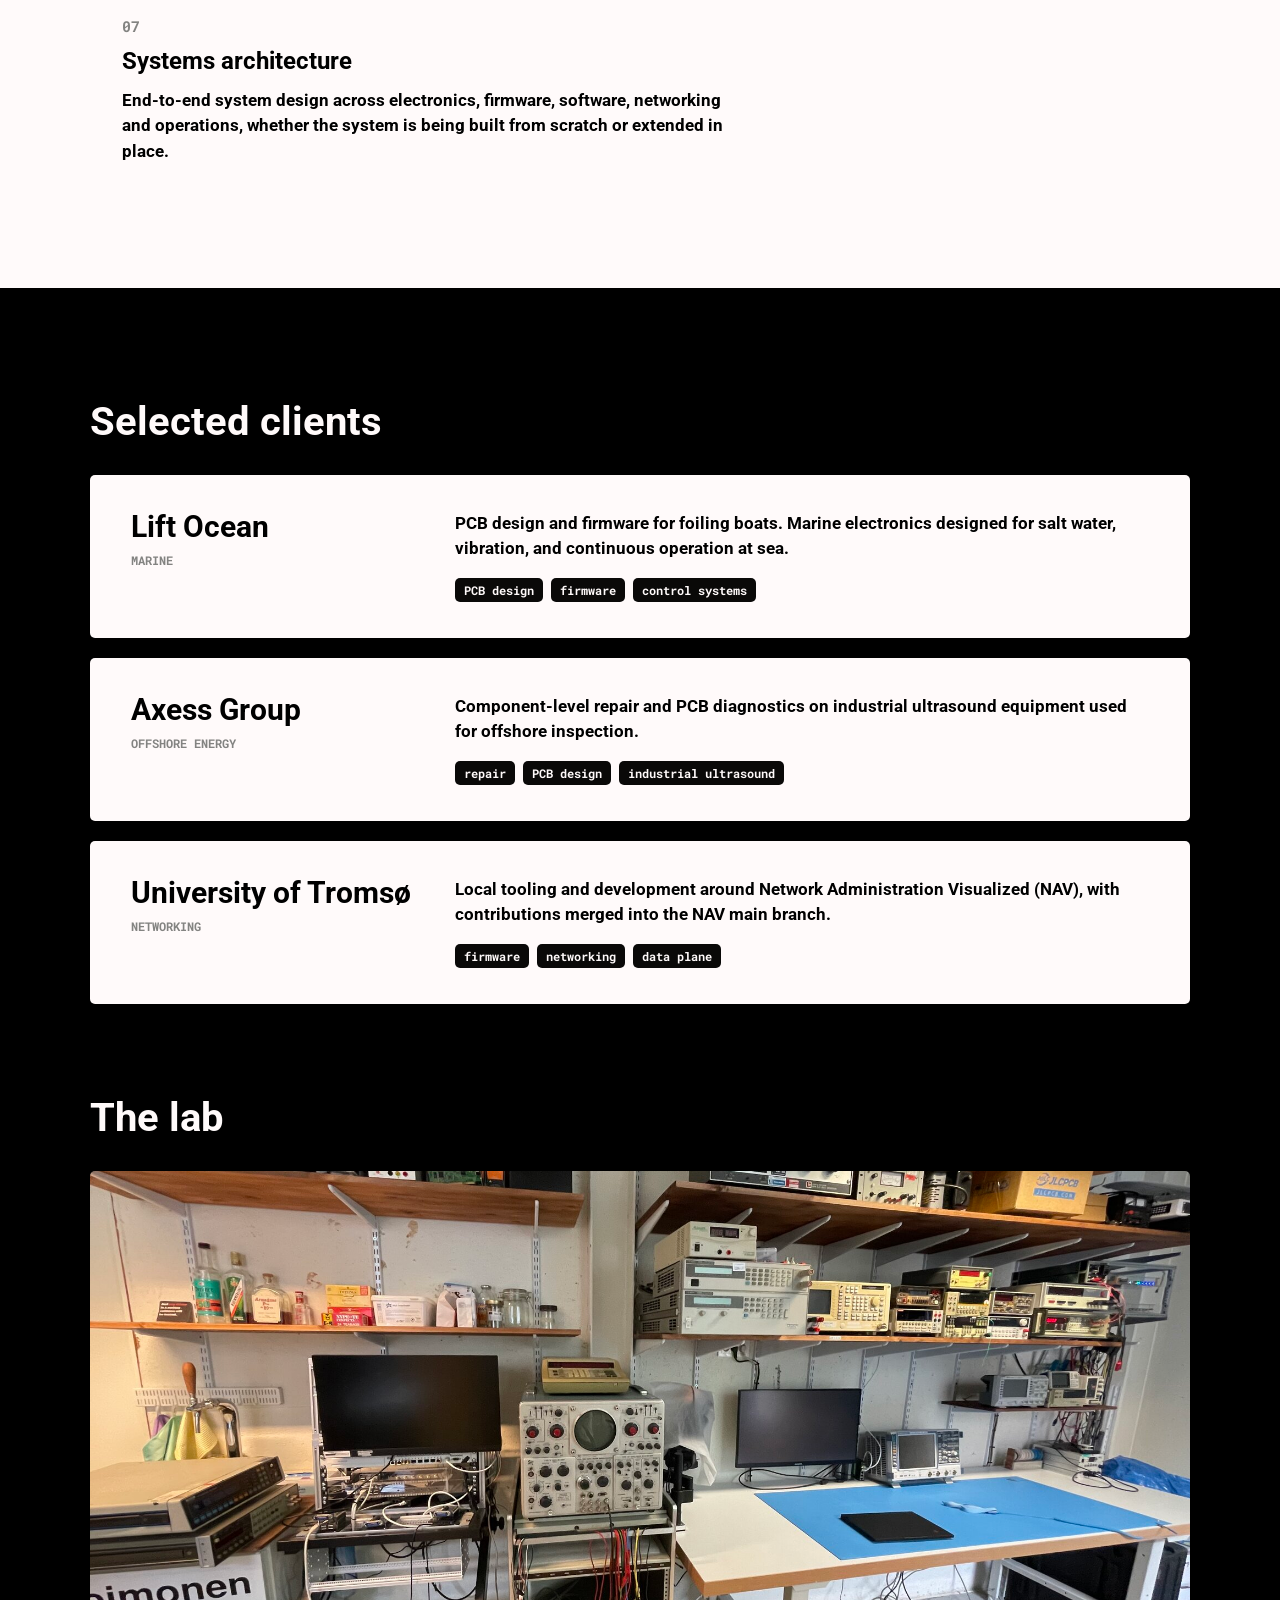
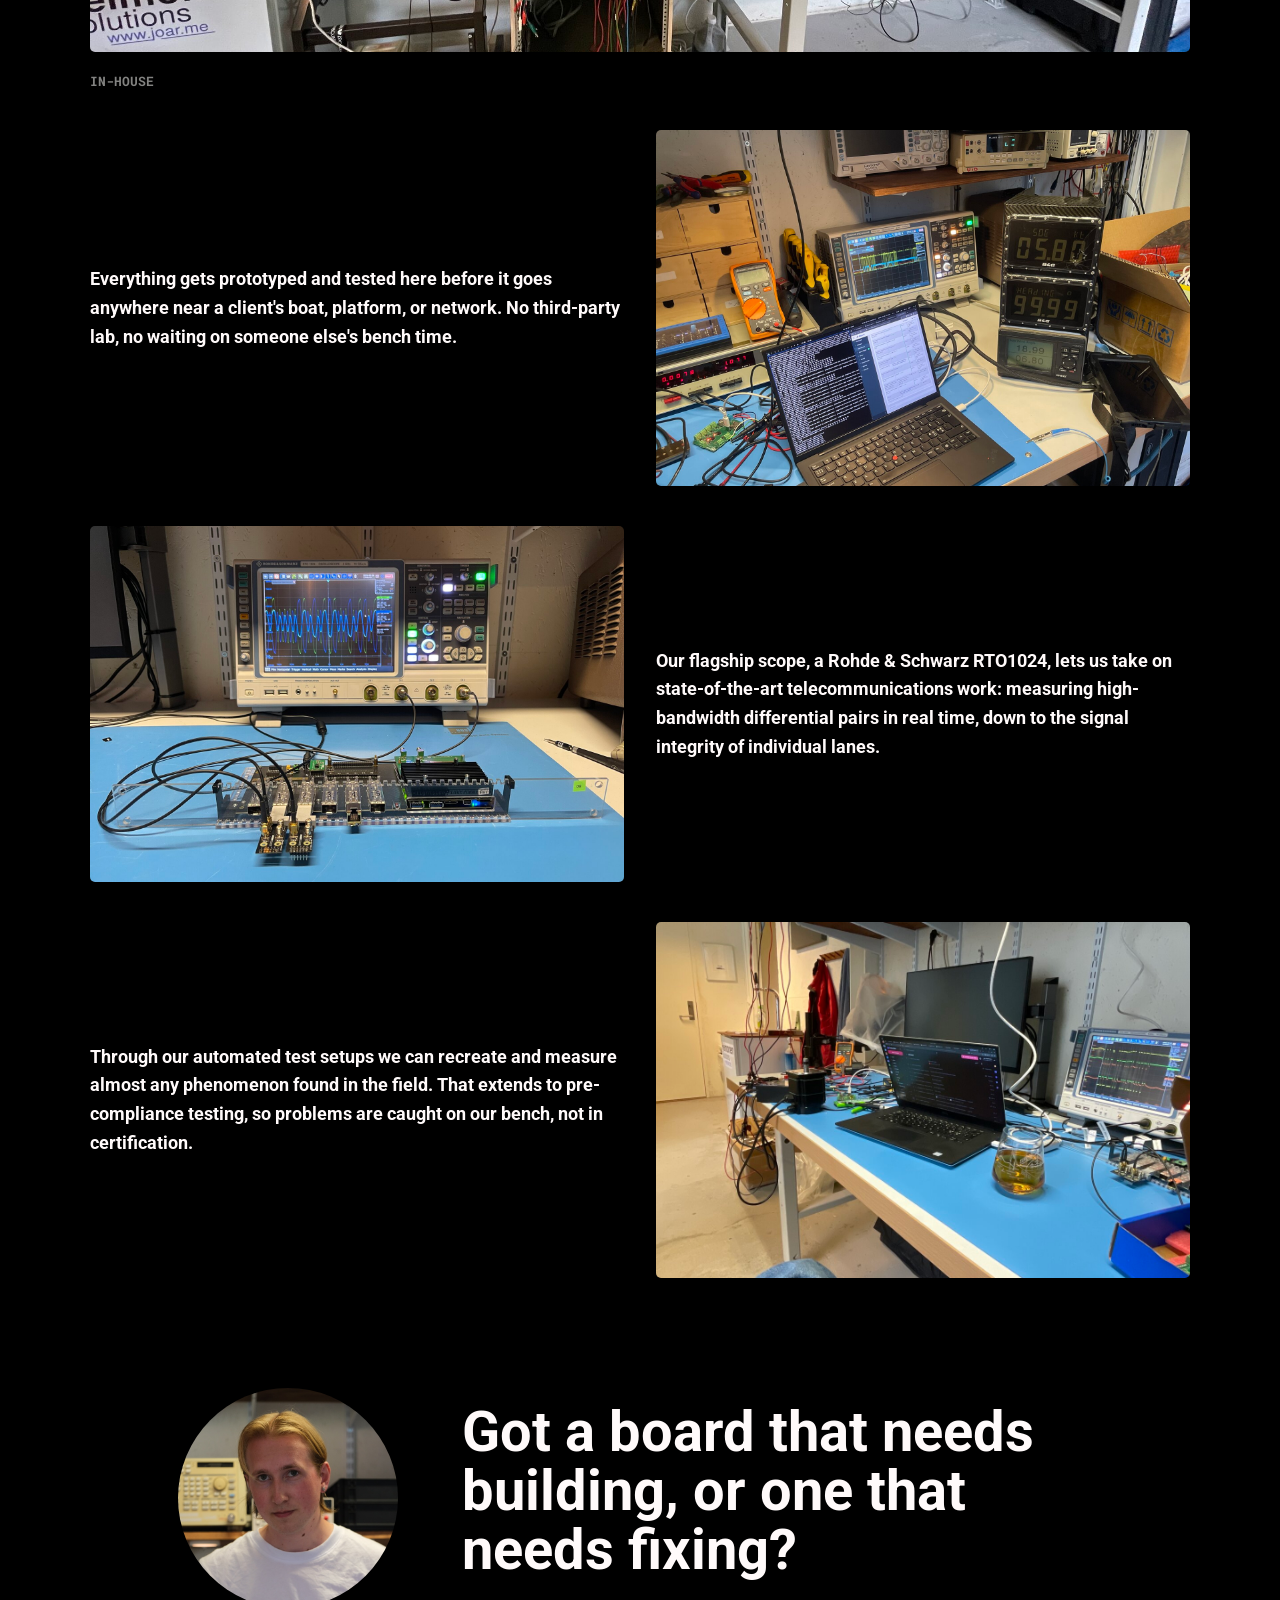
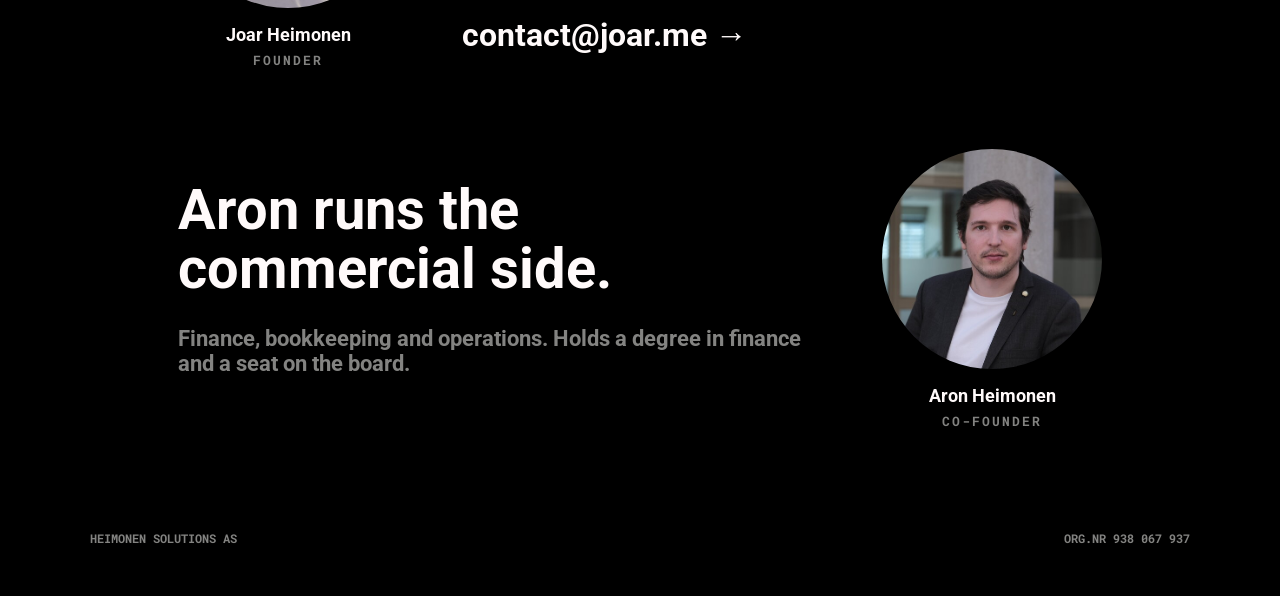
==== commit 45a1638f: "feat: switched to selected clients" ====
--- a/index.html
+++ b/index.html
@@ -3,7 +3,7 @@
 -->
 <!DOCTYPE html>
 <html>
-    <head>
+       <head>
         <meta charset="utf-8">
         <meta name="viewport" content="width=device-width, initial-scale=1">
         <link rel="icon" type="image/png" href="hs-favicon.png"/>
@@ -93,7 +93,7 @@
 
             <section id="clients" class="hs-clients">
                 <div class="hs-section-inner hs-clients-heading">
-                    <h2 class="hs-section-title">Clients</h2>
+                    <h2 class="hs-section-title">Selected clients</h2>
                 </div>
 
                 <div class="hs-section-inner">
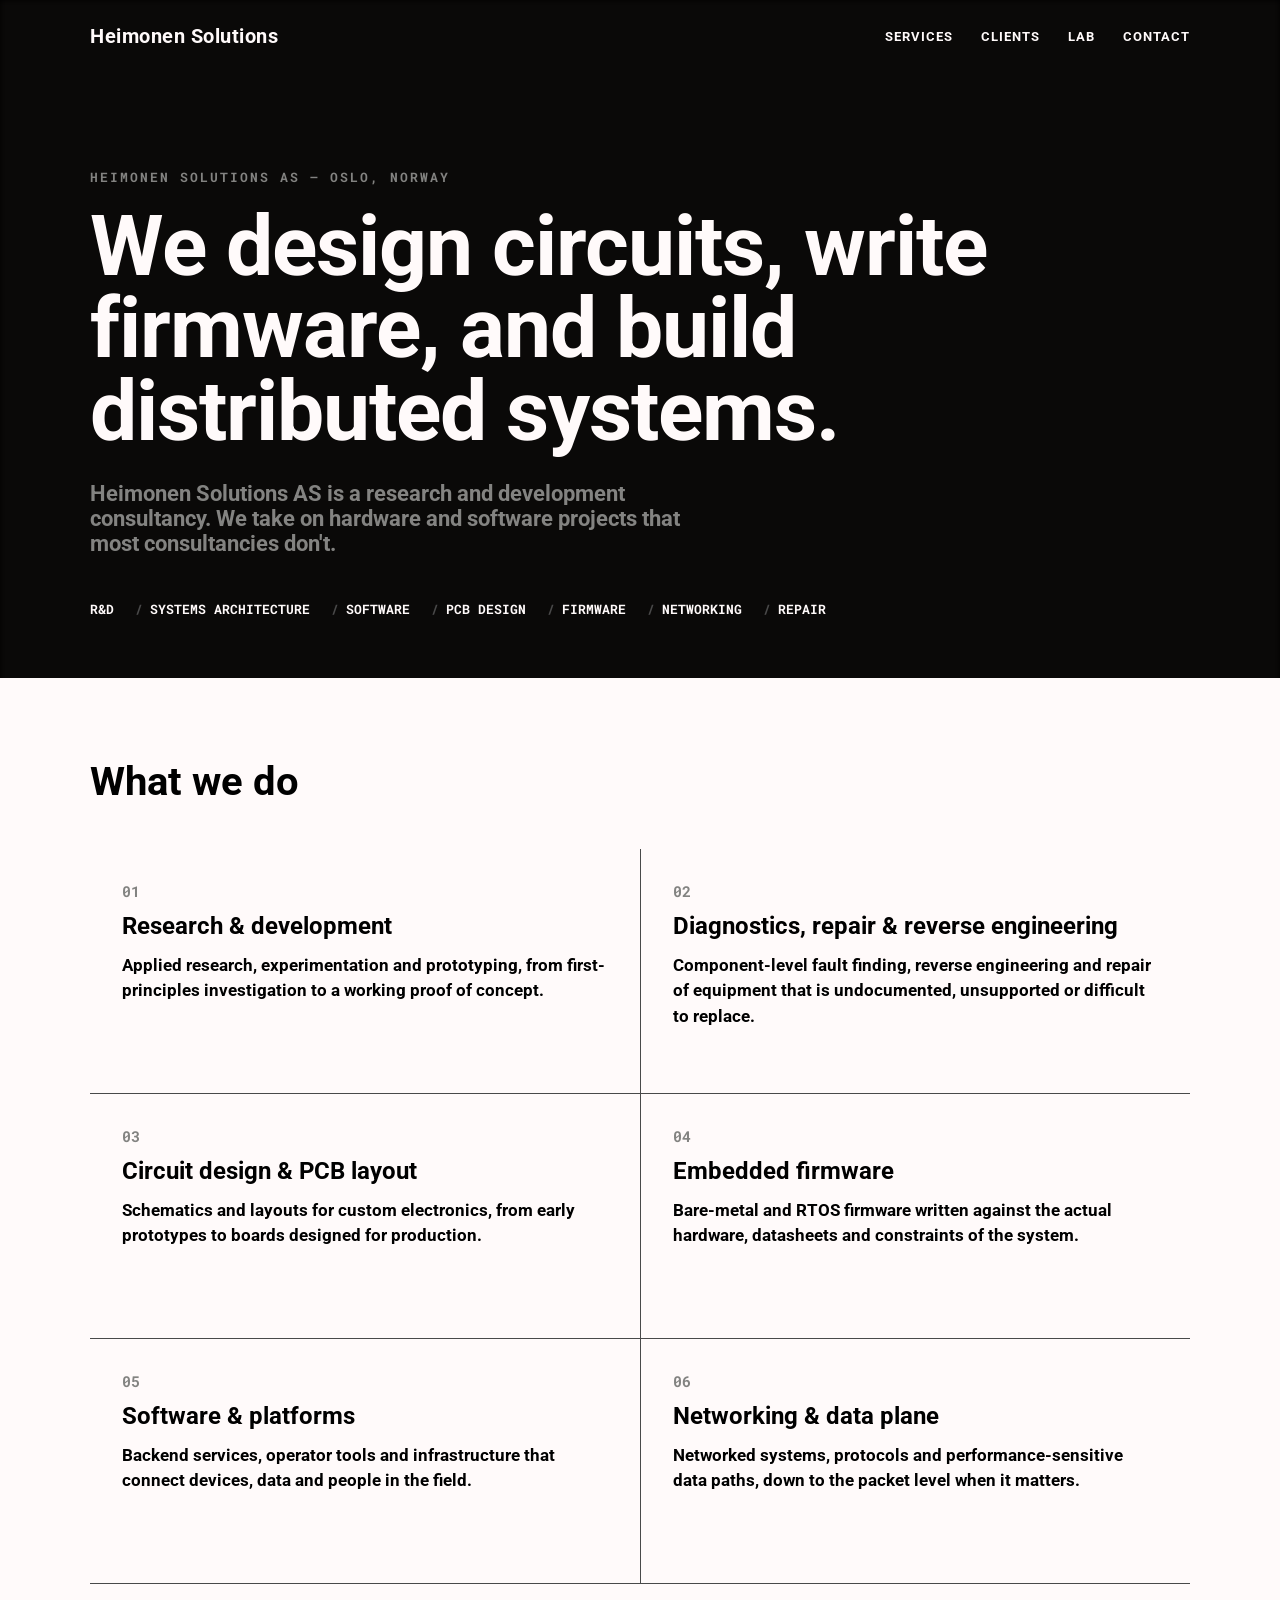
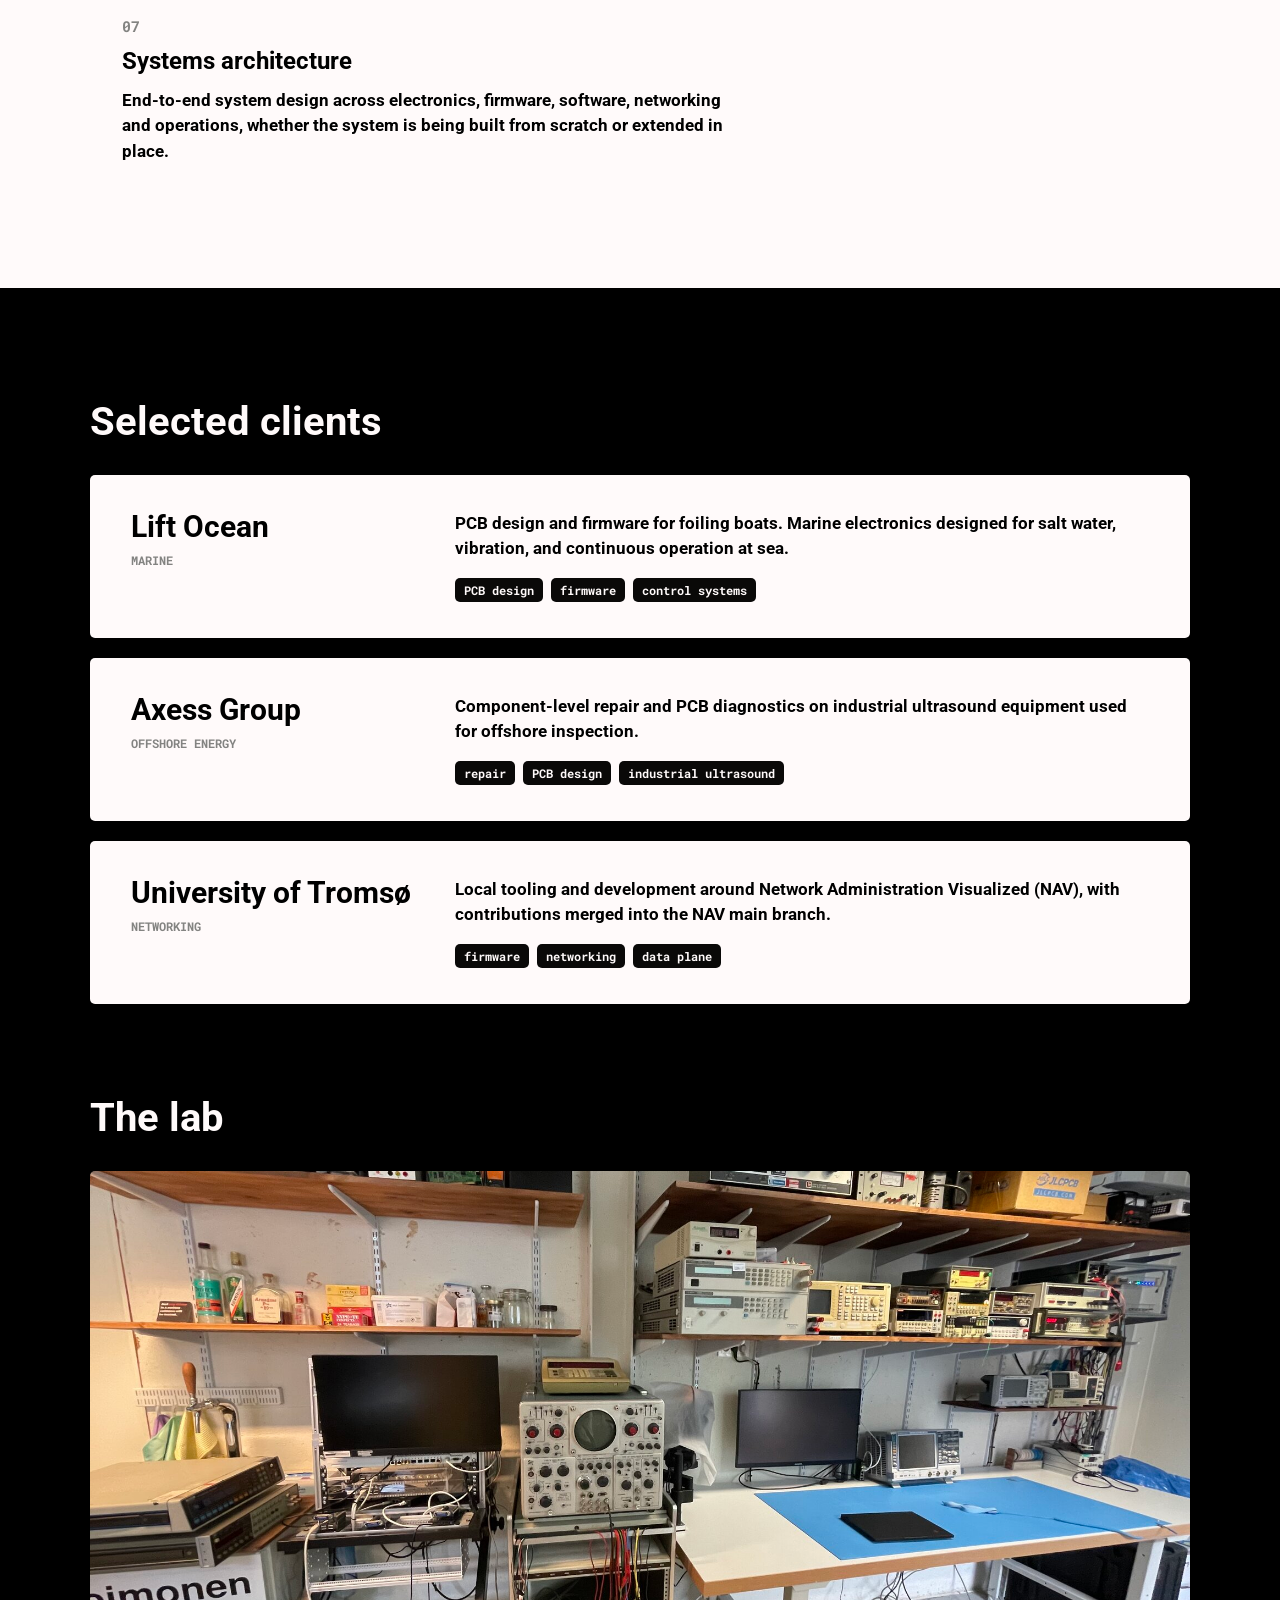
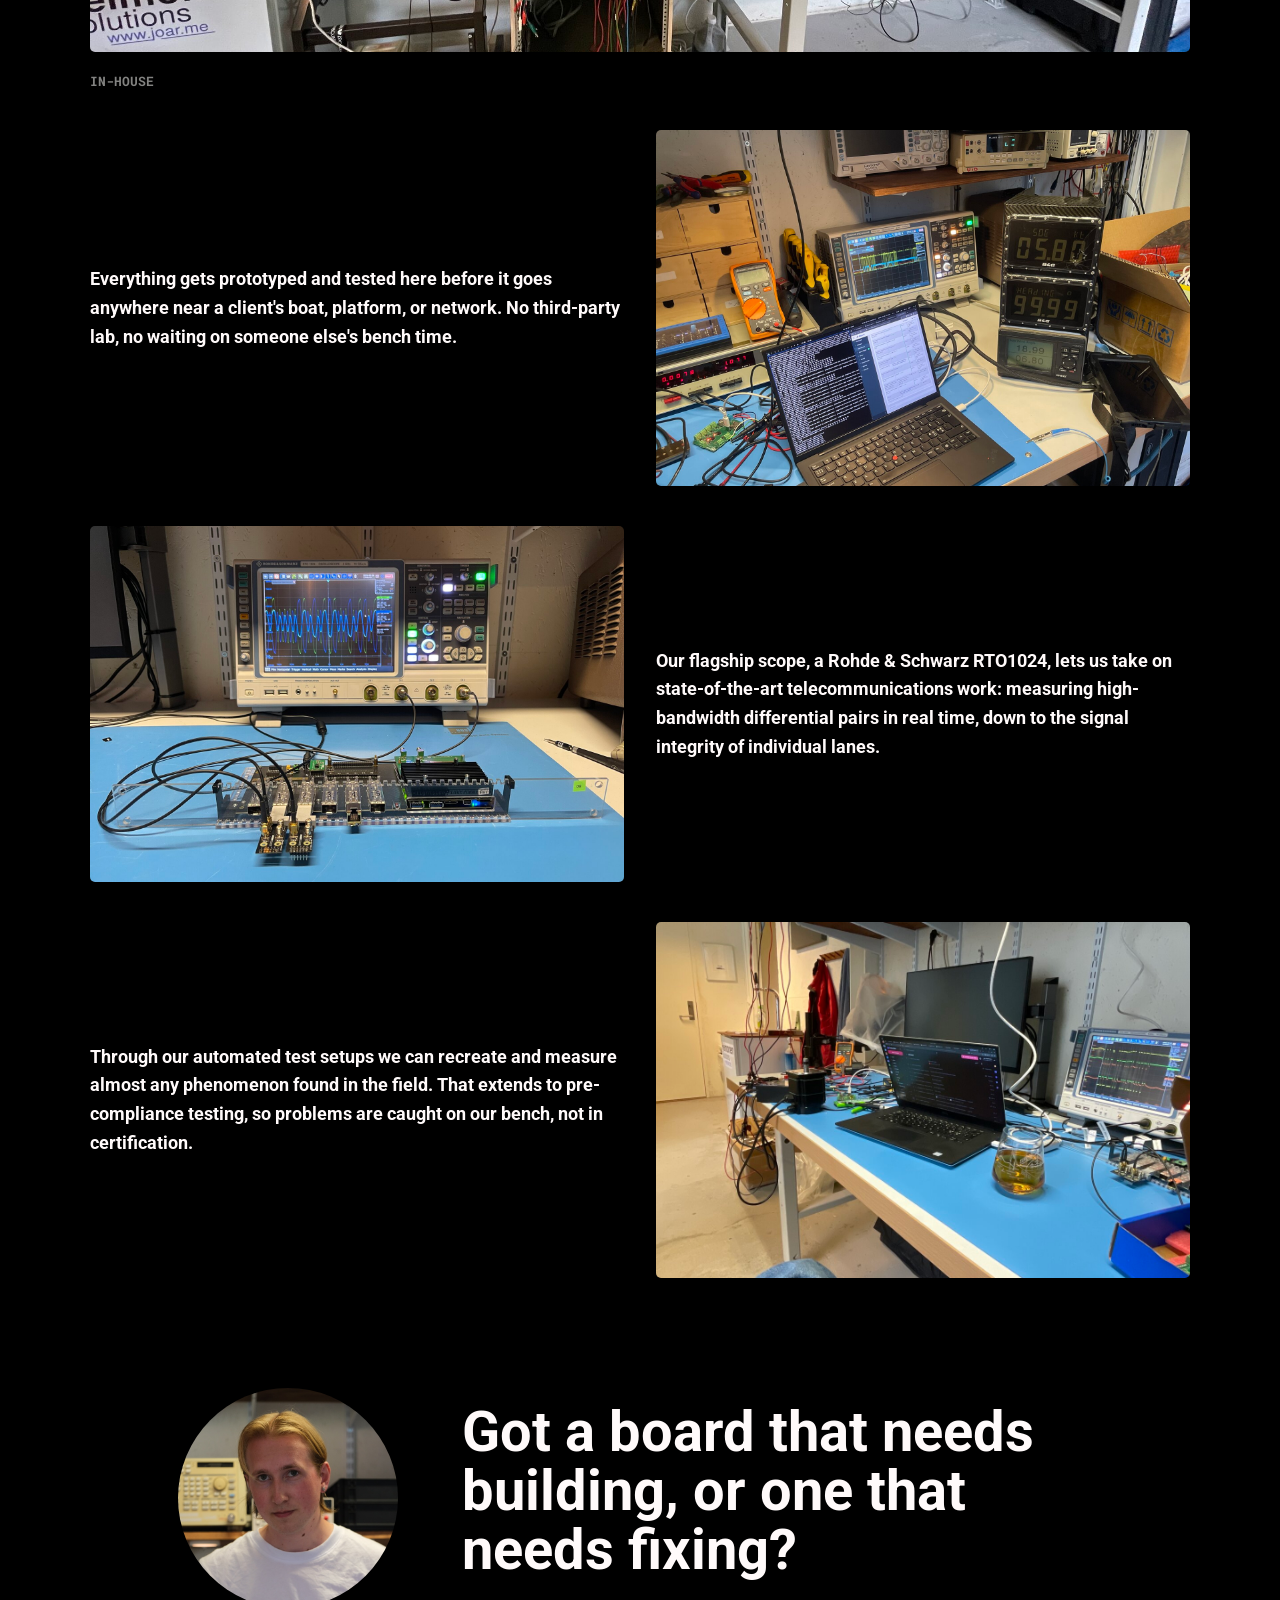
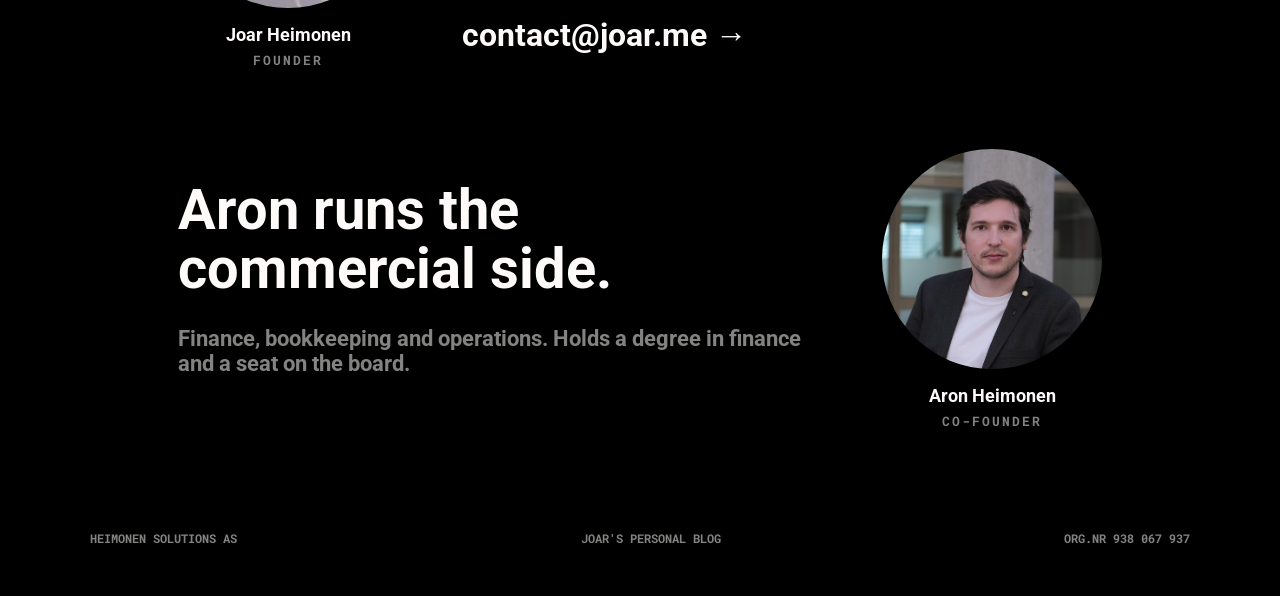
==== commit 6750f124: "feat: blog link" ====
--- a/index.html
+++ b/index.html
@@ -6,6 +6,14 @@
        <head>
         <meta charset="utf-8">
         <meta name="viewport" content="width=device-width, initial-scale=1">
+        <meta name="description" content="Heimonen Solutions AS is a research and development consultancy in Oslo, Norway. We take on hardware and software projects that most consultancies don't.">
+        <meta property="og:type" content="website">
+        <meta property="og:site_name" content="Heimonen Solutions">
+        <meta property="og:title" content="Heimonen Solutions">
+        <meta property="og:description" content="Heimonen Solutions AS is a research and development consultancy in Oslo, Norway. We take on hardware and software projects that most consultancies don't.">
+        <meta property="og:url" content="https://heimonen.no/">
+        <meta property="og:image" content="https://heimonen.no/lab-bench.jpg">
+        <meta name="twitter:card" content="summary_large_image">
         <link rel="icon" type="image/png" href="hs-favicon.png"/>
         <link rel="stylesheet" href="style.css"/>
         <script src="hs-background.js"></script>
@@ -209,6 +217,7 @@
 
             <footer class="hs-footer">
                 <div>HEIMONEN SOLUTIONS AS</div>
+                <a href="https://joar.me/blog" class="hs-footer-blog-link">JOAR'S PERSONAL BLOG</a>
                 <div>ORG.NR 938 067 937</div>
             </footer>
 
--- a/style.css
+++ b/style.css
@@ -705,6 +705,15 @@
     color: #838381;
 }
 
+.hs-footer .hs-footer-blog-link {
+    color: #838381;
+    text-decoration: none;
+}
+
+.hs-footer-blog-link:hover {
+    text-decoration: underline;
+}
+
 .hs-photo {
     background-color: #0A0908;
     background-size: cover;
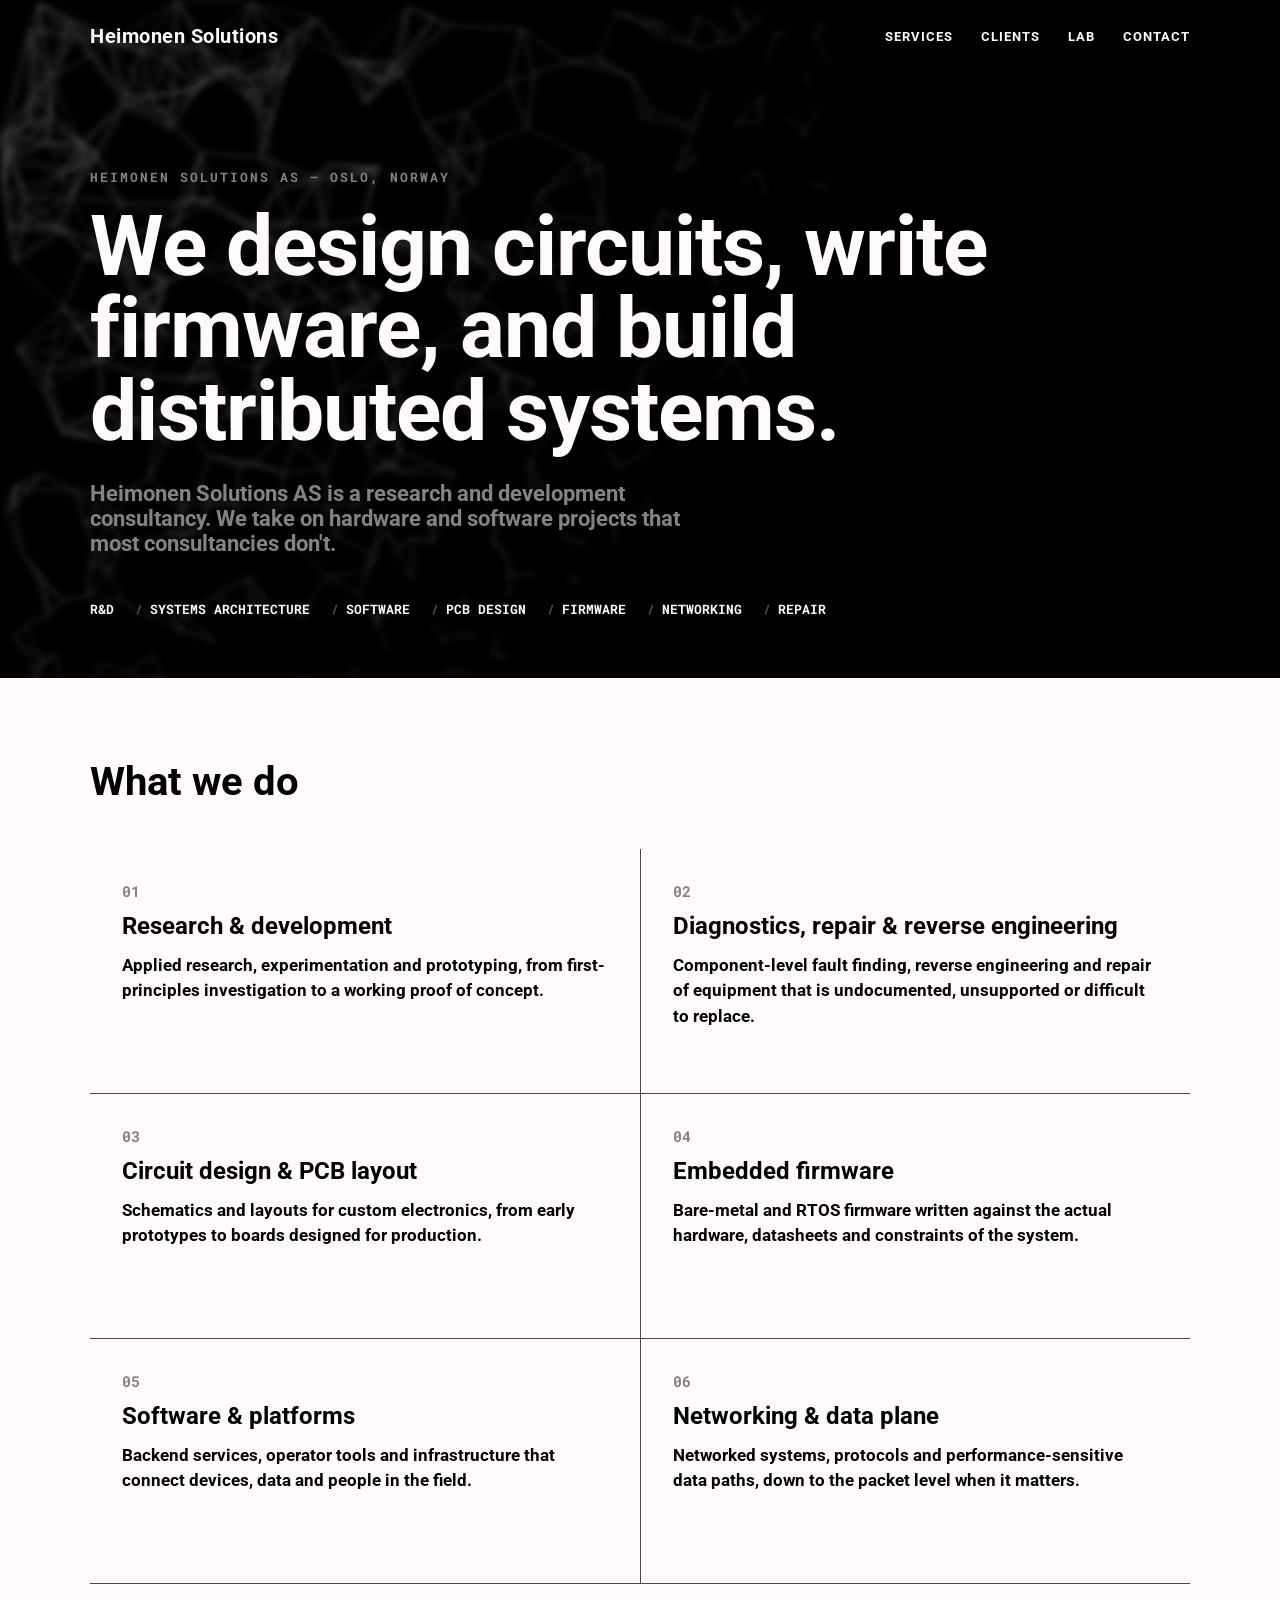
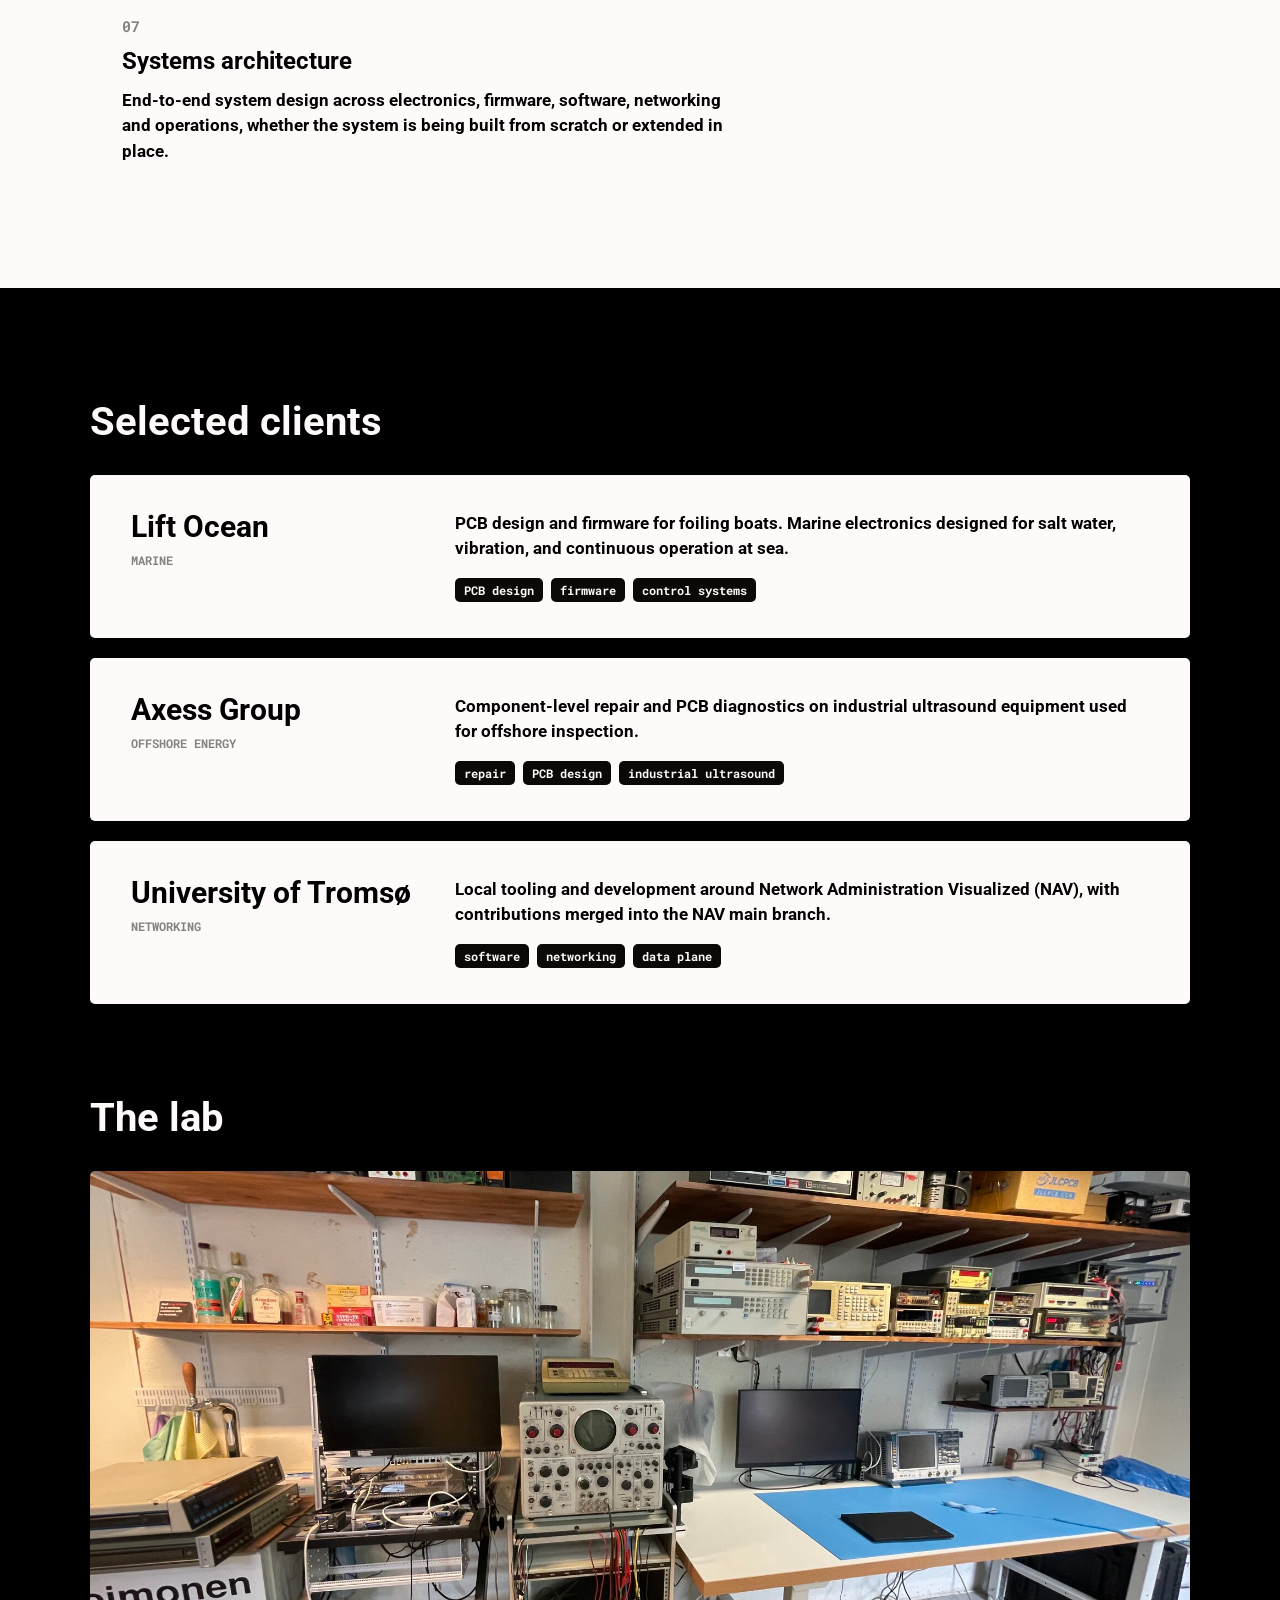
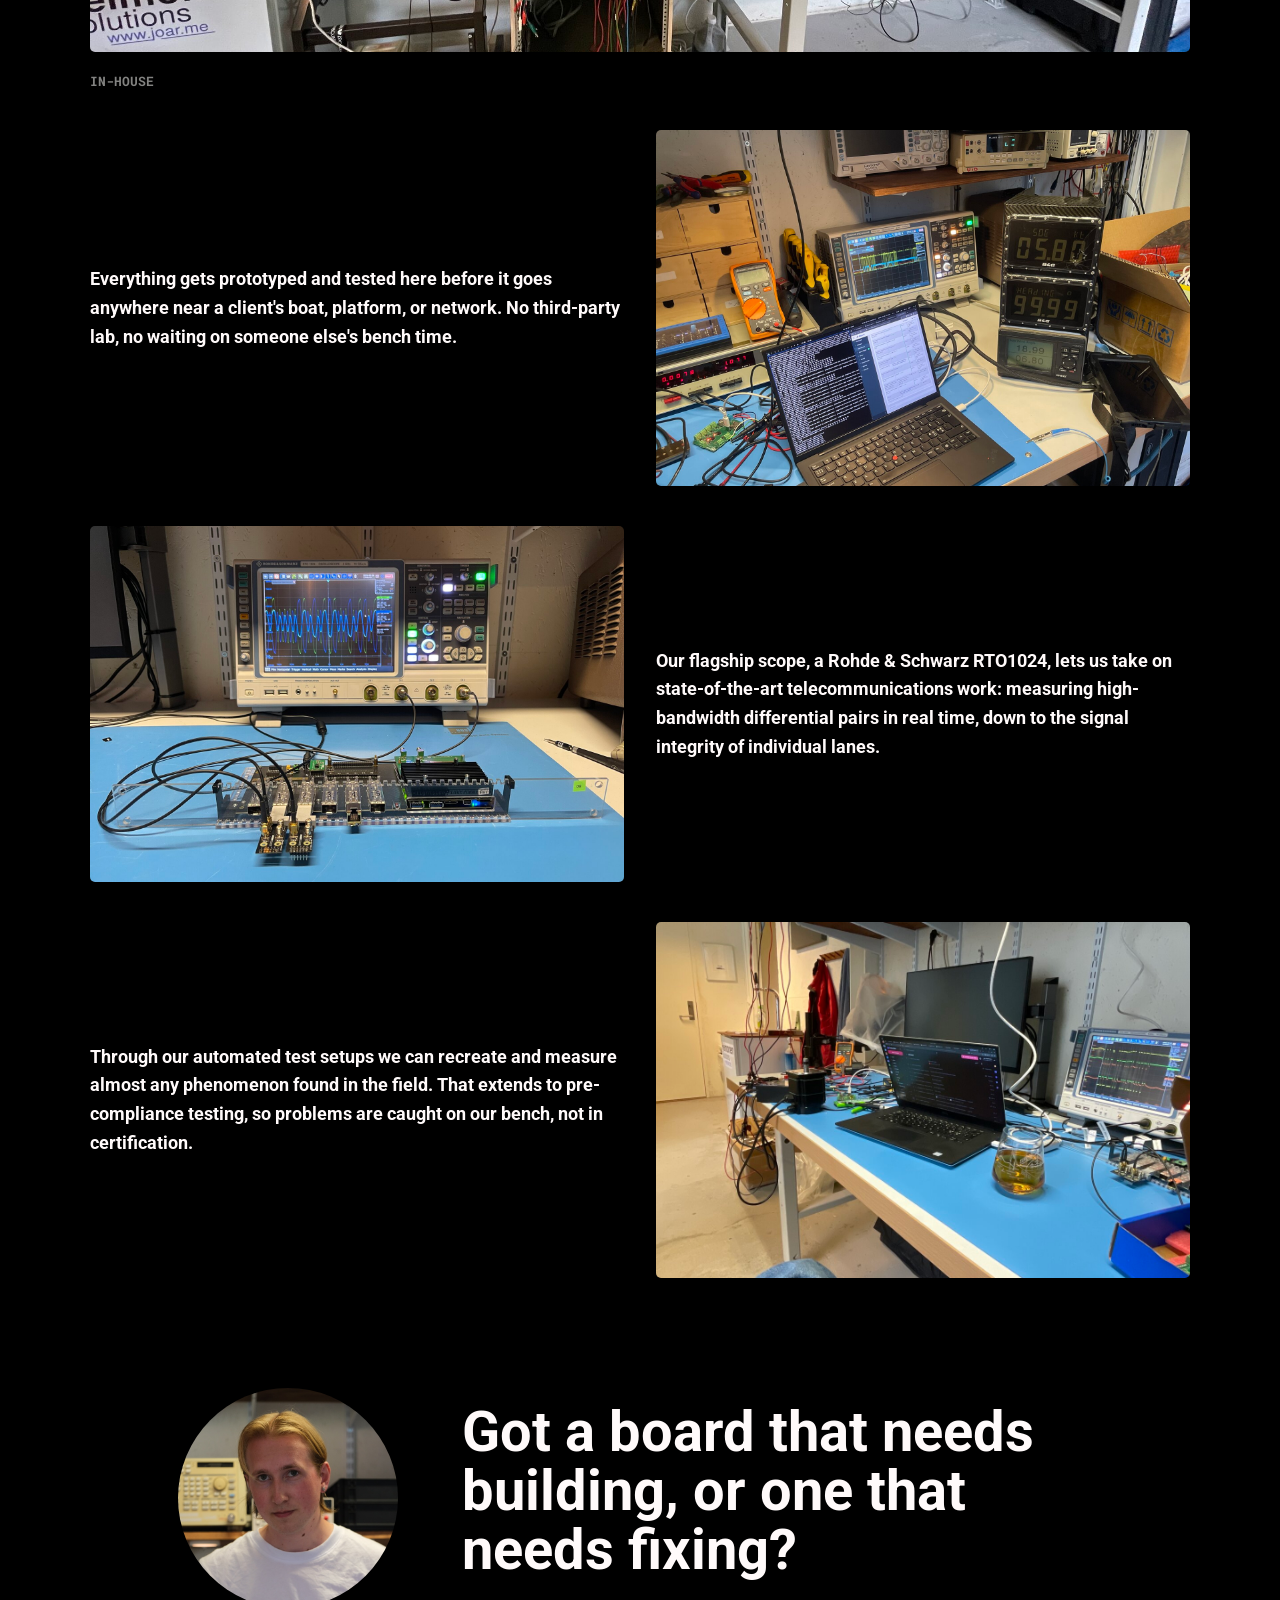
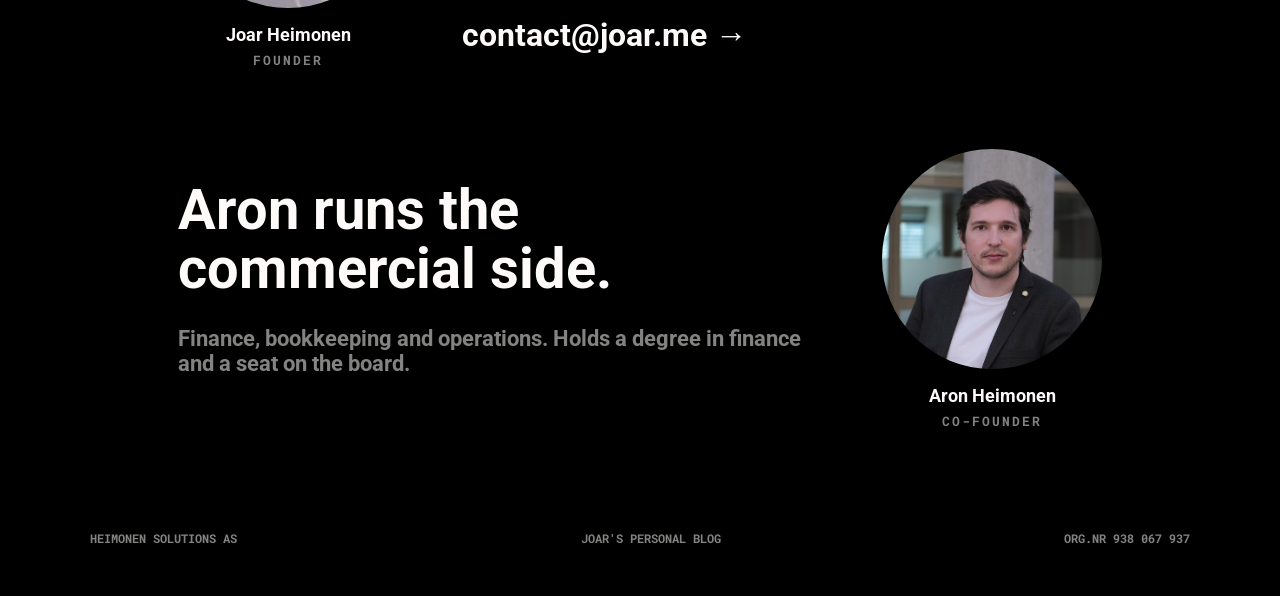
==== commit e1b80165: "fix: software" ====
--- a/index.html
+++ b/index.html
@@ -147,7 +147,7 @@
                         <div class="hs-client-right">
                             <div class="hs-client-desc">Local tooling and development around Network Administration Visualized (NAV), with contributions merged into the NAV main branch.</div>
                             <div class="hs-client-tags">
-                                <span class="hs-tag">firmware</span>
+                                <span class="hs-tag">software</span>
                                 <span class="hs-tag">networking</span>
                                 <span class="hs-tag">data plane</span>
                             </div>
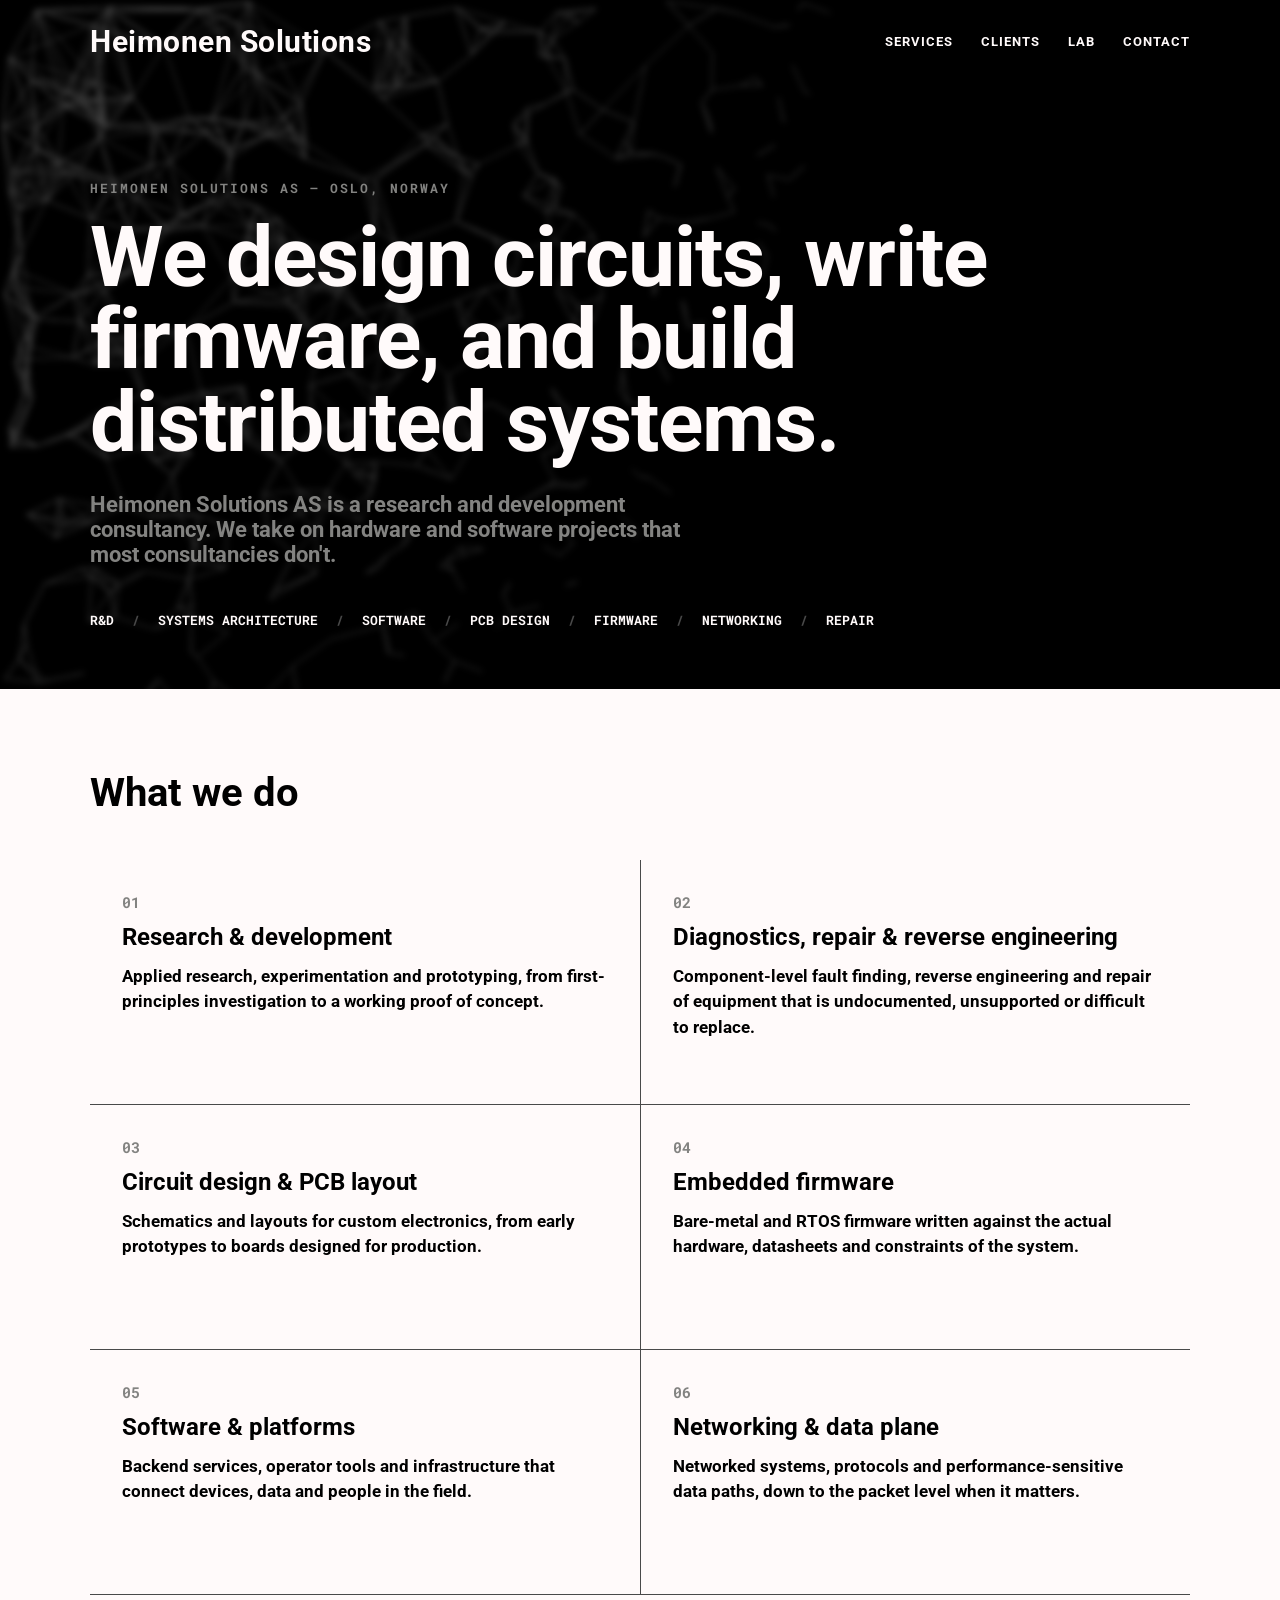
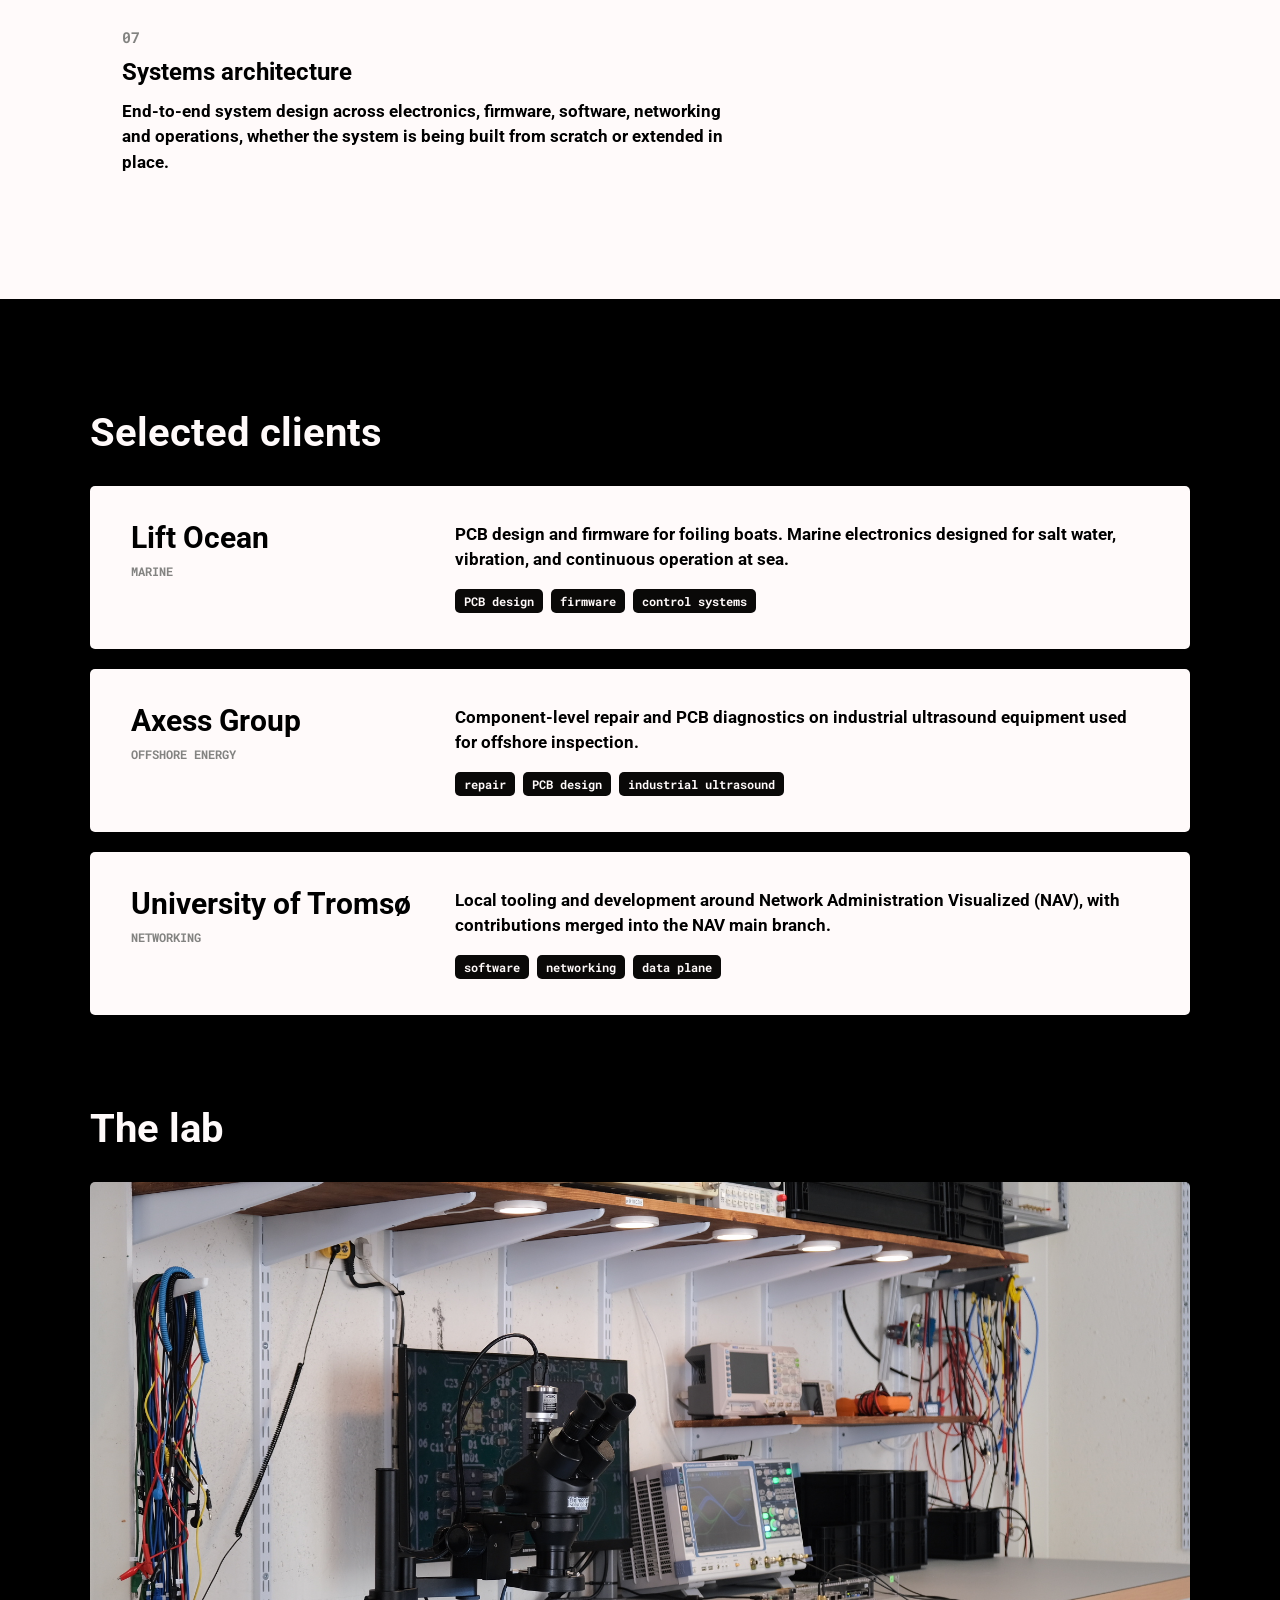
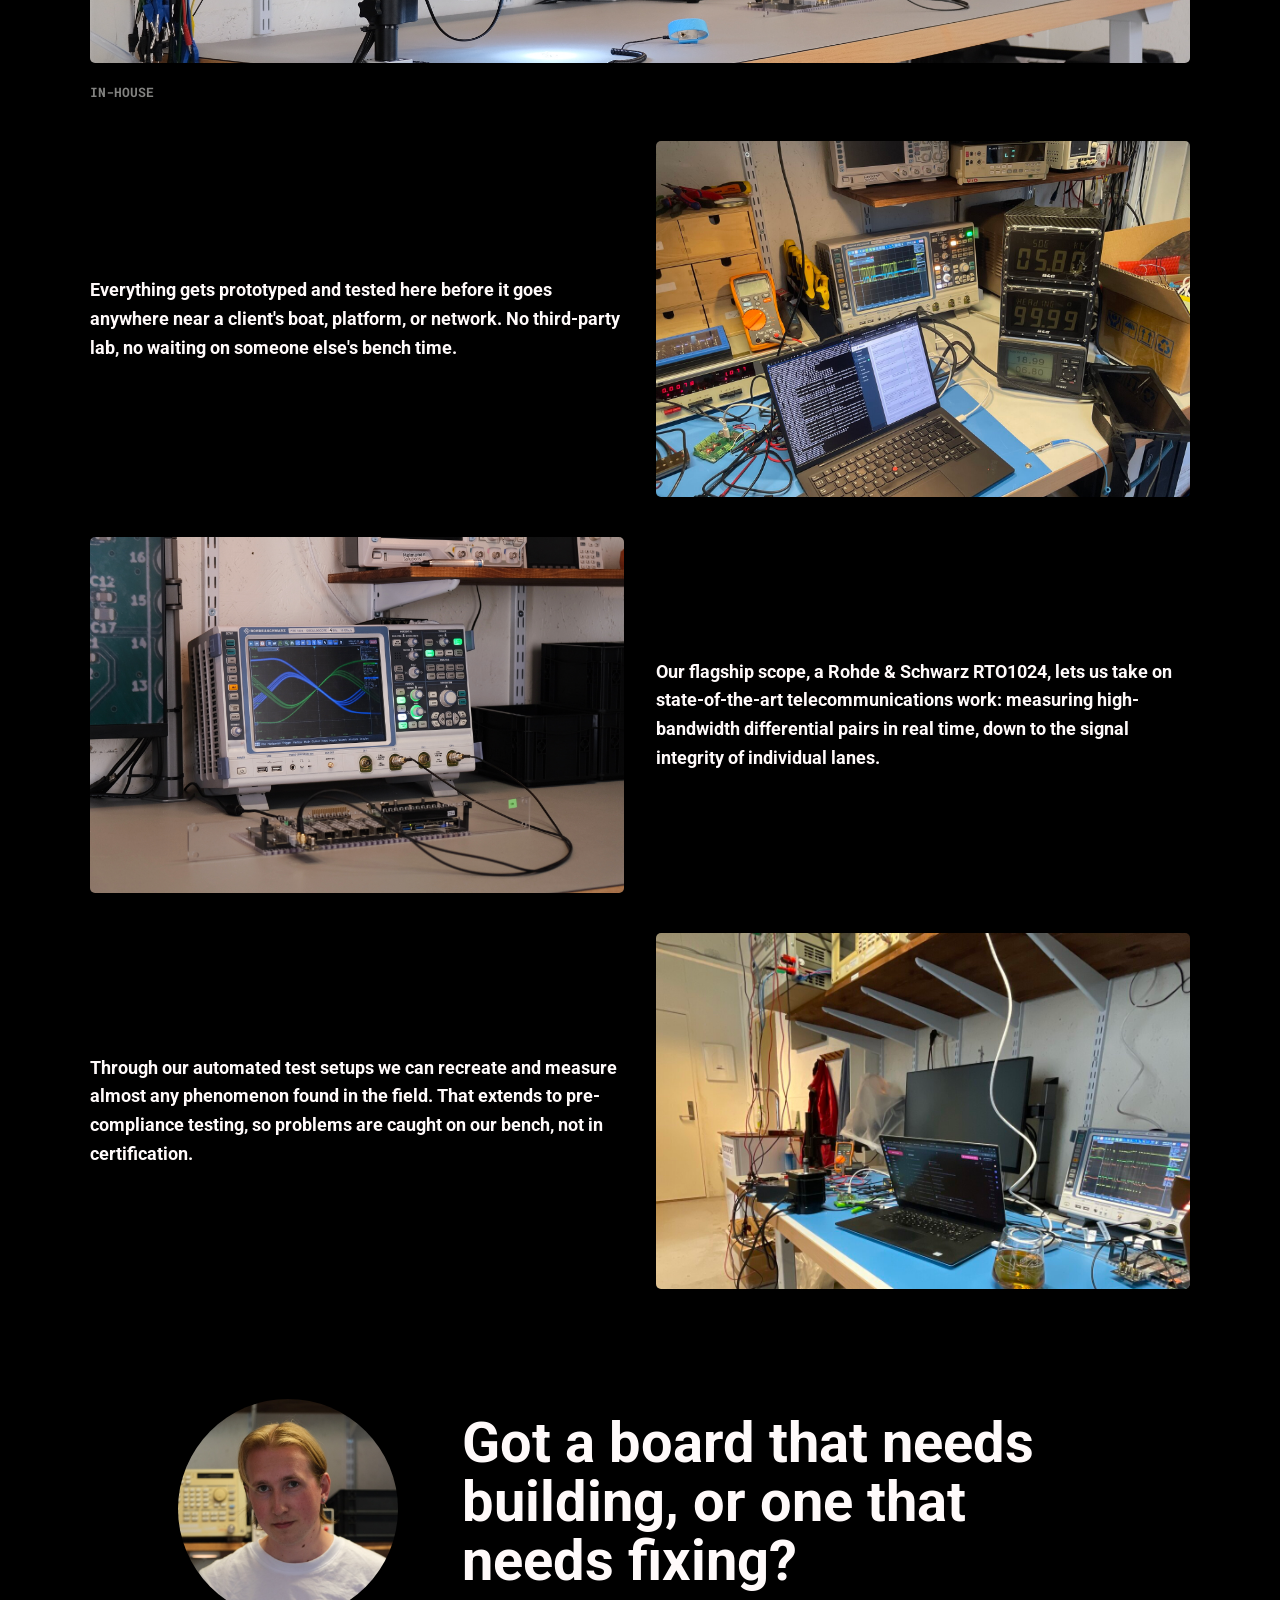
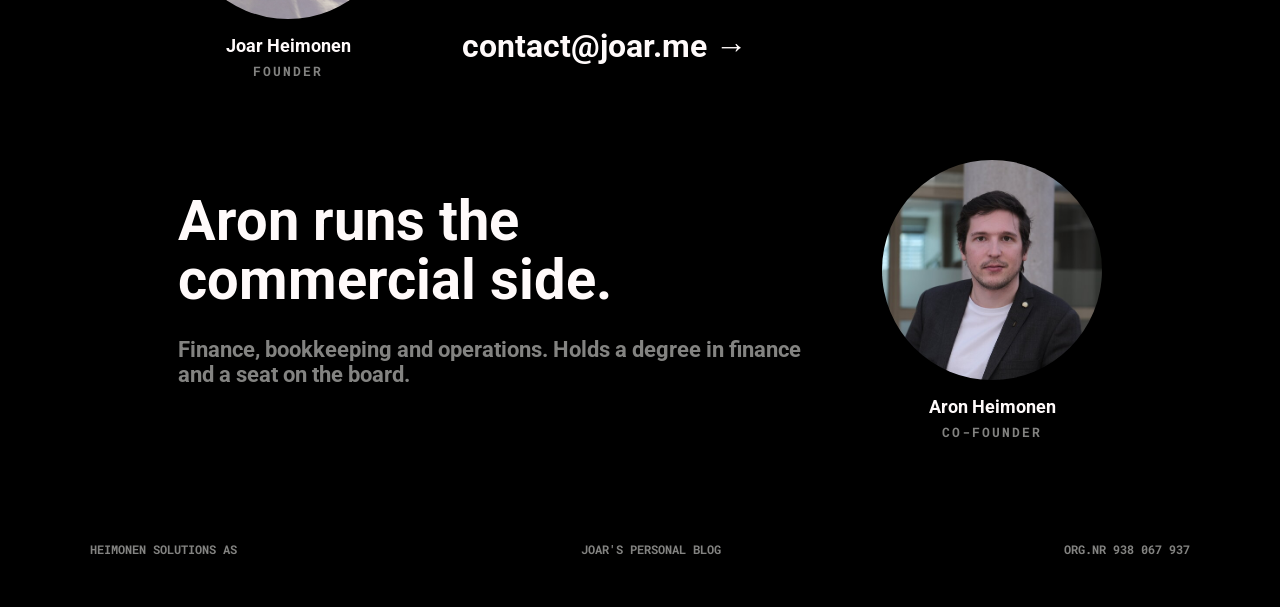
==== commit b4b62ec0: "feat: seo optimizing" ====
--- a/index.html
+++ b/index.html
@@ -2,11 +2,12 @@
     Heimonen Solutions AS
 -->
 <!DOCTYPE html>
-<html>
+<html lang="en">
        <head>
         <meta charset="utf-8">
         <meta name="viewport" content="width=device-width, initial-scale=1">
         <meta name="description" content="Heimonen Solutions AS is a research and development consultancy in Oslo, Norway. We take on hardware and software projects that most consultancies don't.">
+        <link rel="canonical" href="https://heimonen.no/">
         <meta property="og:type" content="website">
         <meta property="og:site_name" content="Heimonen Solutions">
         <meta property="og:title" content="Heimonen Solutions">
@@ -17,6 +18,29 @@
         <link rel="icon" type="image/png" href="hs-favicon.png"/>
         <link rel="stylesheet" href="style.css"/>
         <script src="hs-background.js"></script>
+        <script type="application/ld+json">
+        {
+            "@context": "https://schema.org",
+            "@type": "Organization",
+            "name": "Heimonen Solutions AS",
+            "alternateName": "Heimonen Solutions",
+            "url": "https://heimonen.no/",
+            "logo": "https://heimonen.no/hs-favicon.png",
+            "image": "https://heimonen.no/lab-bench.jpg",
+            "description": "Heimonen Solutions AS is a research and development consultancy in Oslo, Norway. We take on hardware and software projects that most consultancies don't.",
+            "email": "contact@joar.me",
+            "identifier": "938067937",
+            "address": {
+                "@type": "PostalAddress",
+                "addressLocality": "Oslo",
+                "addressCountry": "NO"
+            },
+            "founder": [
+                { "@type": "Person", "name": "Joar Heimonen" },
+                { "@type": "Person", "name": "Aron Heimonen" }
+            ]
+        }
+        </script>
         <title>Heimonen Solutions</title>
     </head>
     <body class="hs">
--- a/style.css
+++ b/style.css
@@ -377,7 +377,7 @@
 }
 
 .hs-nav-mark {
-    font-size: 20px;
+    font-size: 30px;
     letter-spacing: 0.5px;
 }
 
@@ -436,15 +436,11 @@
     font-family: 'Roboto Mono', monospace;
     font-size: 13px;
     color: #FFFAFA;
-    padding-right: 18px;
-    margin-right: 18px;
-    position: relative;
 }
 
 .hs-capabilities span:not(:last-child)::after {
     content: "/";
-    position: absolute;
-    right: -11px;
+    margin: 0 18px;
     color: #494949;
 }
 
@@ -719,4 +715,115 @@
     background-size: cover;
     background-position: center;
     background-repeat: no-repeat;
+}
+
+/* ===========================================================
+   Heimonen Solutions AS — responsive (tablet + phone)
+   =========================================================== */
+
+@media (max-width: 900px) {
+    .hs-headline {
+        font-size: 64px;
+    }
+
+    .hs-person-headline {
+        font-size: 46px;
+    }
+}
+
+@media (max-width: 600px) {
+    .hs-nav {
+        flex-wrap: wrap;
+        row-gap: 14px;
+    }
+
+    .hs-nav-mark {
+        font-size: 22px;
+    }
+
+    .hs-nav-links {
+        gap: 18px;
+        flex-wrap: wrap;
+    }
+
+    .hs-hero {
+        padding-top: 90px;
+    }
+
+    .hs-headline {
+        font-size: 44px;
+        letter-spacing: -0.5px;
+    }
+
+    .hs-subhead {
+        font-size: 18px;
+    }
+
+    .hs-section-title {
+        font-size: 30px;
+    }
+
+    .hs-services .hs-section-inner {
+        padding-top: 60px;
+    }
+
+    .hs-services-grid {
+        grid-template-columns: 1fr;
+    }
+
+    .hs-service-desc-wide {
+        max-width: 100%;
+    }
+
+    .hs-client {
+        grid-template-columns: 1fr;
+        padding: 24px;
+    }
+
+    .hs-client-name {
+        font-size: 26px;
+    }
+
+    .hs-lab-photo {
+        aspect-ratio: 4 / 3;
+    }
+
+    .hs-lab-row {
+        grid-template-columns: 1fr;
+        gap: 20px;
+    }
+
+    .hs-lab-row .hs-lab-image {
+        order: 1;
+    }
+
+    .hs-lab-row .hs-lab-text {
+        order: 2;
+    }
+
+    .hs-person {
+        gap: 32px;
+    }
+
+    .hs-person-photo {
+        width: 160px;
+        height: 160px;
+        flex-shrink: 0;
+    }
+
+    .hs-person-photo-wrap {
+        width: 160px;
+    }
+
+    .hs-person-headline {
+        font-size: 32px;
+    }
+
+    .hs-person-bio {
+        font-size: 18px;
+    }
+
+    .hs-contact-link {
+        font-size: 24px;
+    }
 }
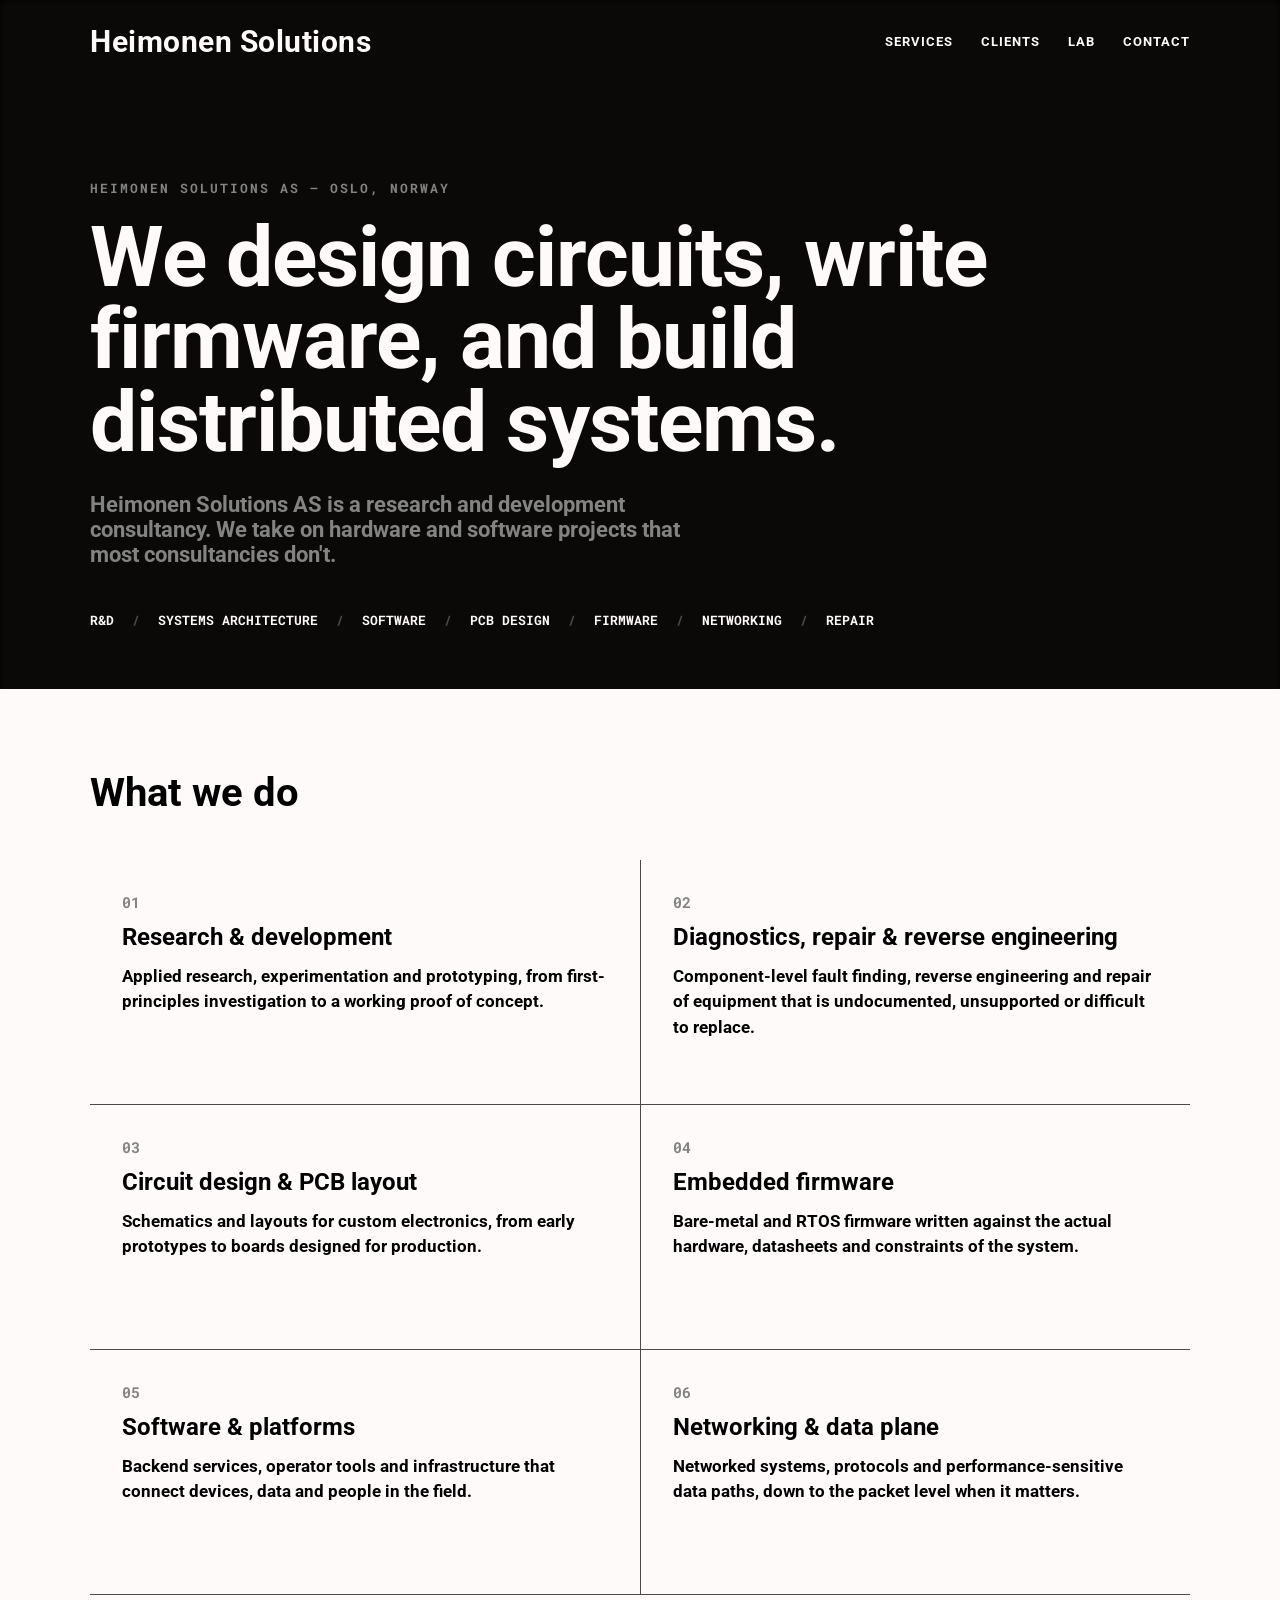
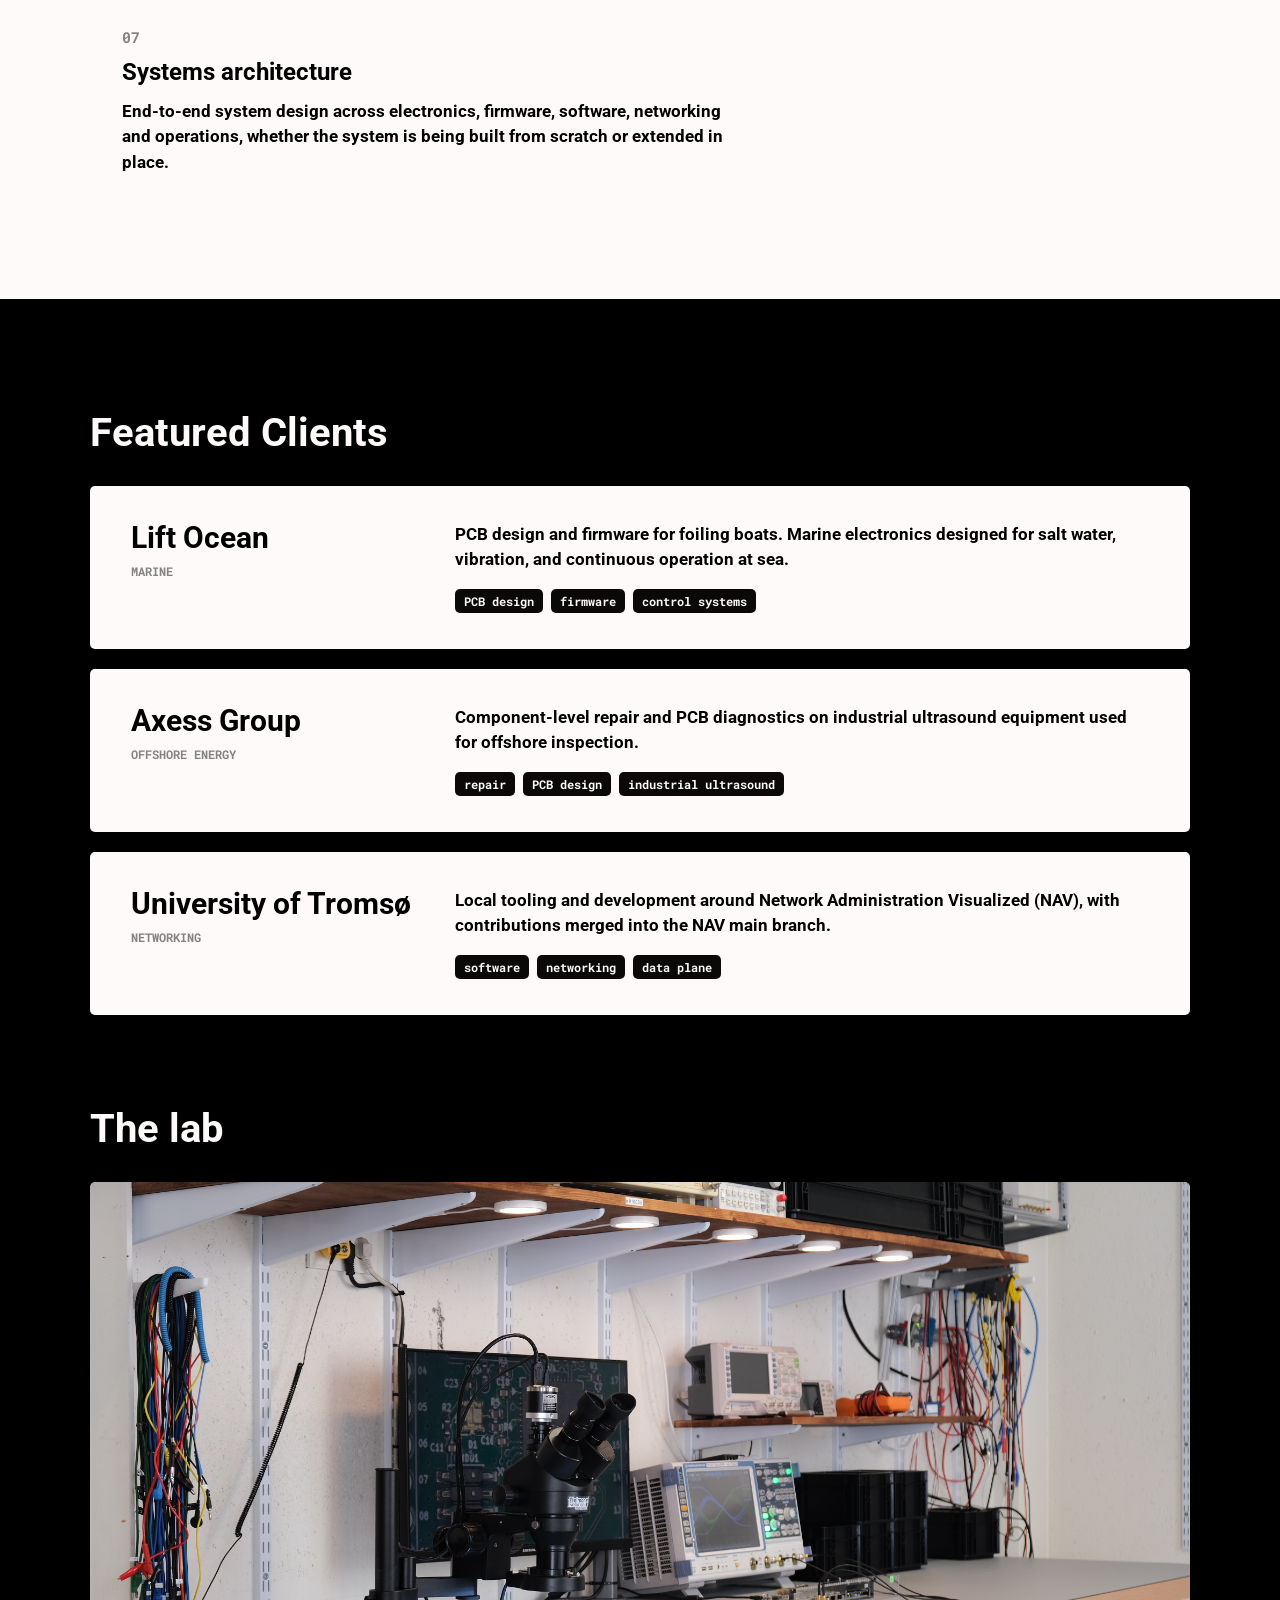
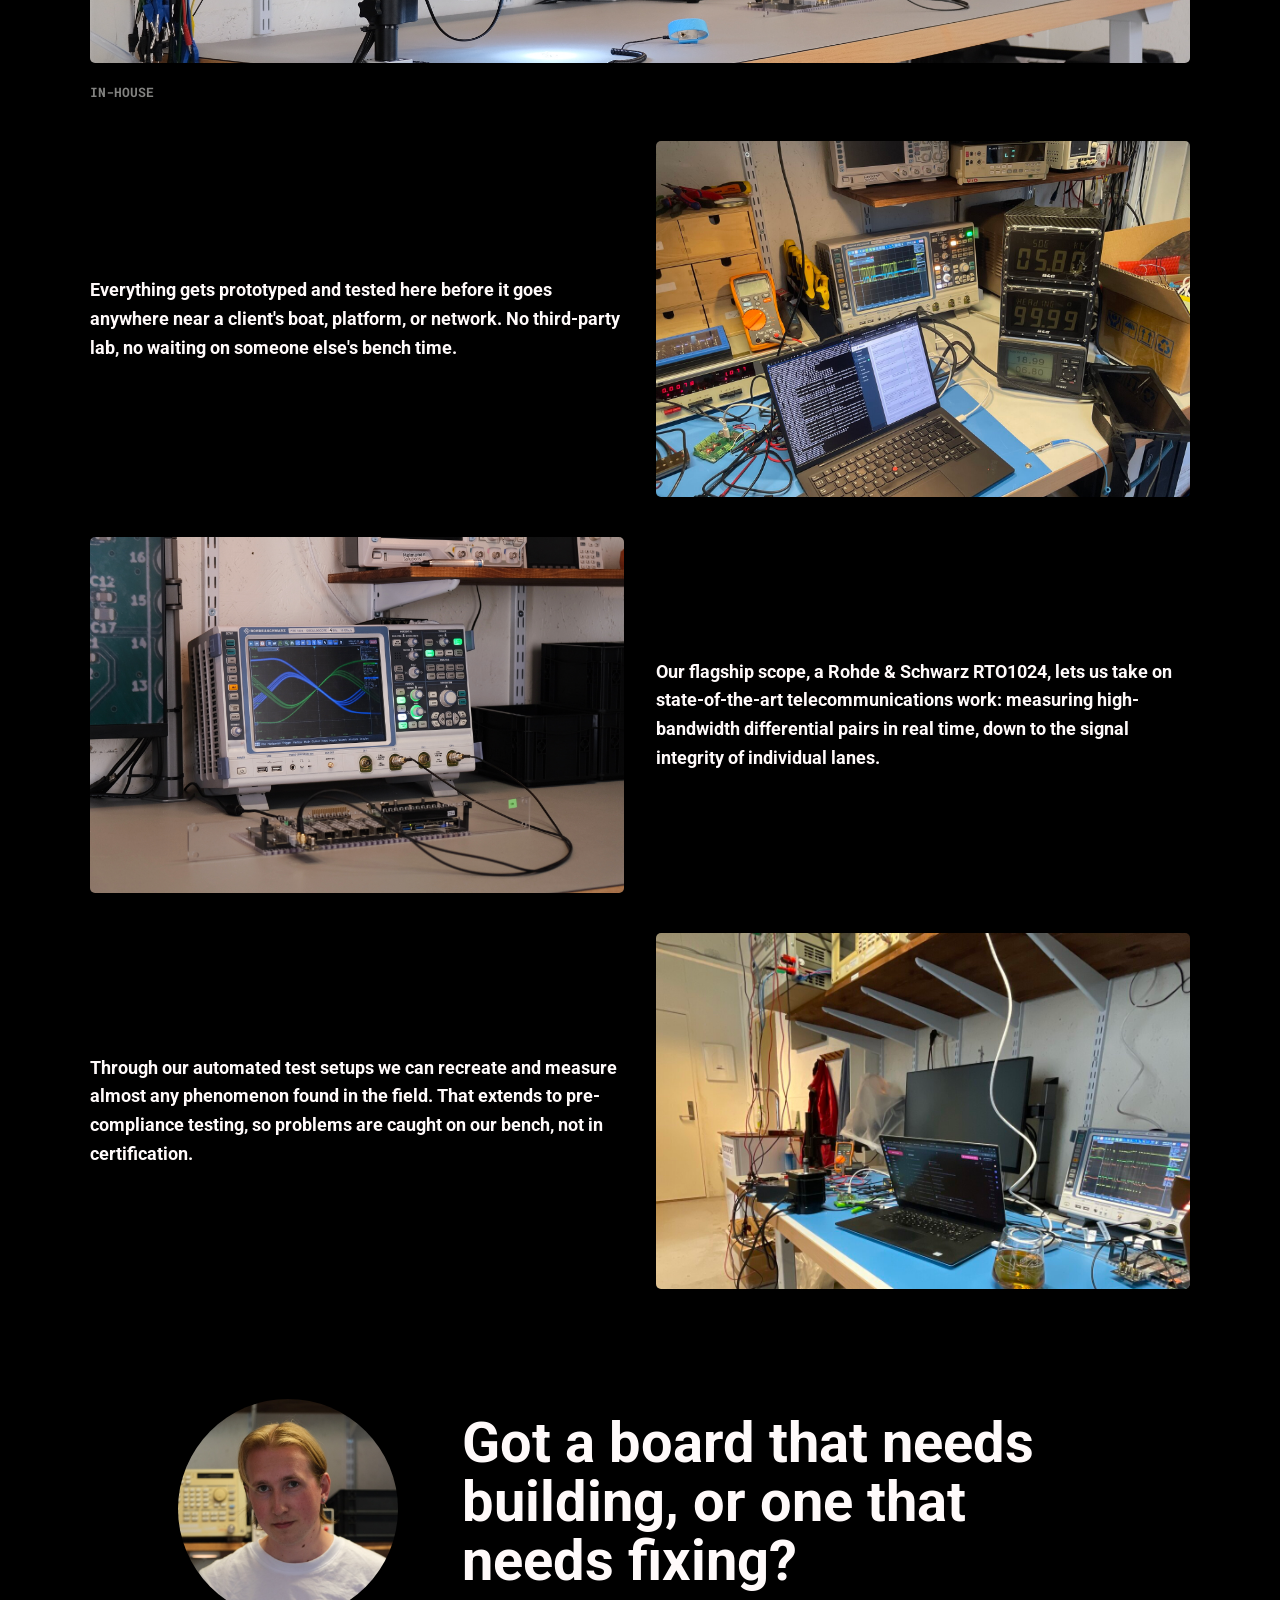
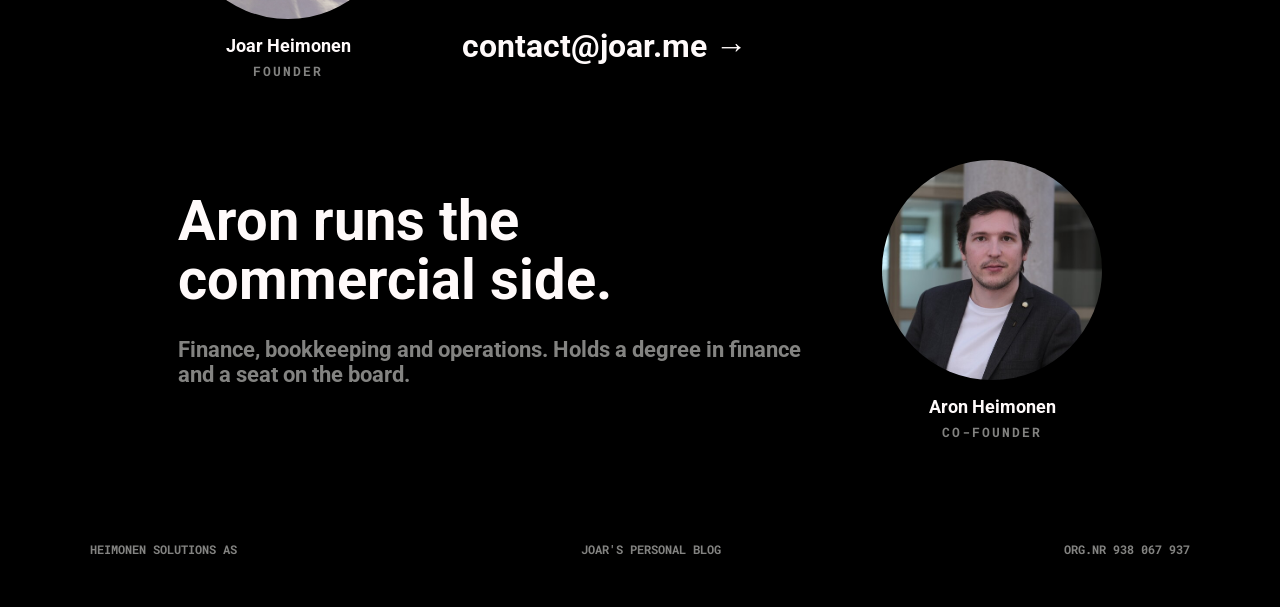
==== commit 532dba4c: "Change section title from 'Selected clients' to 'Featured Clients'" ====
--- a/index.html
+++ b/index.html
@@ -125,7 +125,7 @@
 
             <section id="clients" class="hs-clients">
                 <div class="hs-section-inner hs-clients-heading">
-                    <h2 class="hs-section-title">Selected clients</h2>
+                    <h2 class="hs-section-title">Featured Clients</h2>
                 </div>
 
                 <div class="hs-section-inner">
